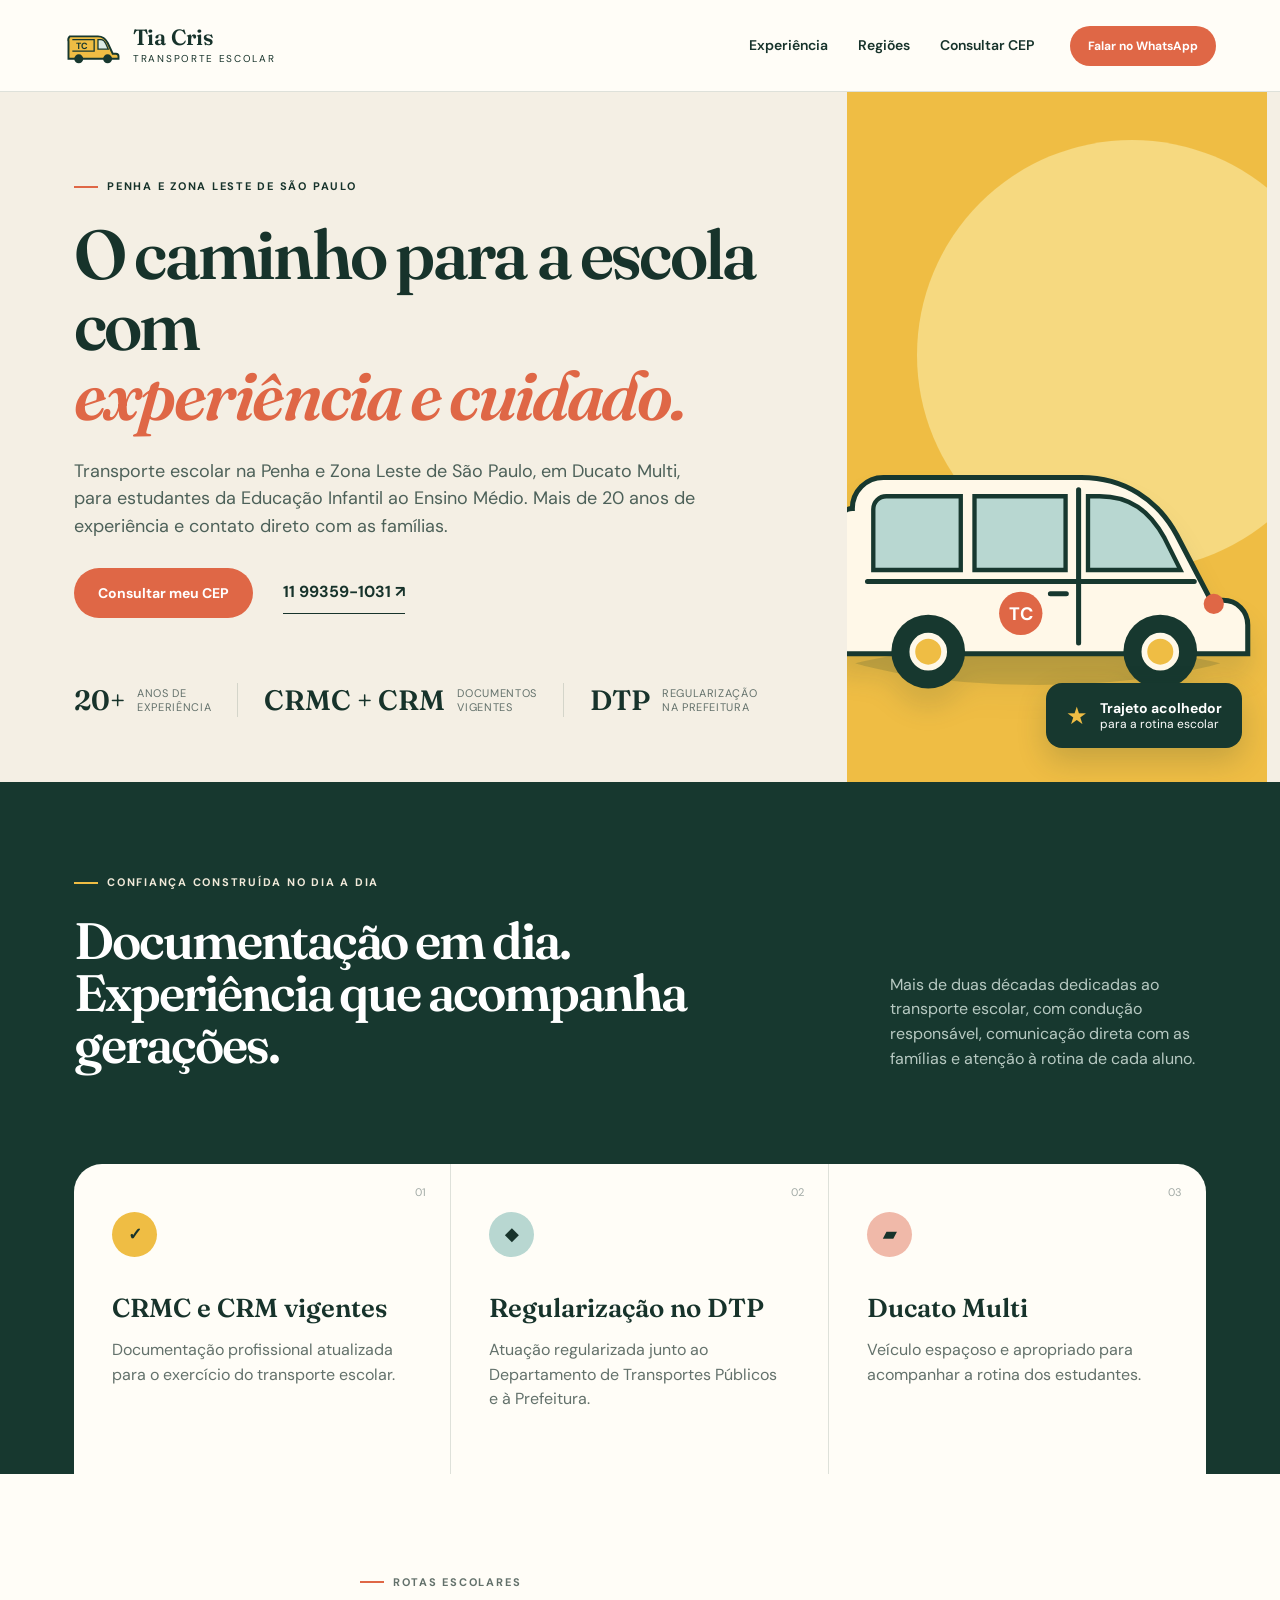
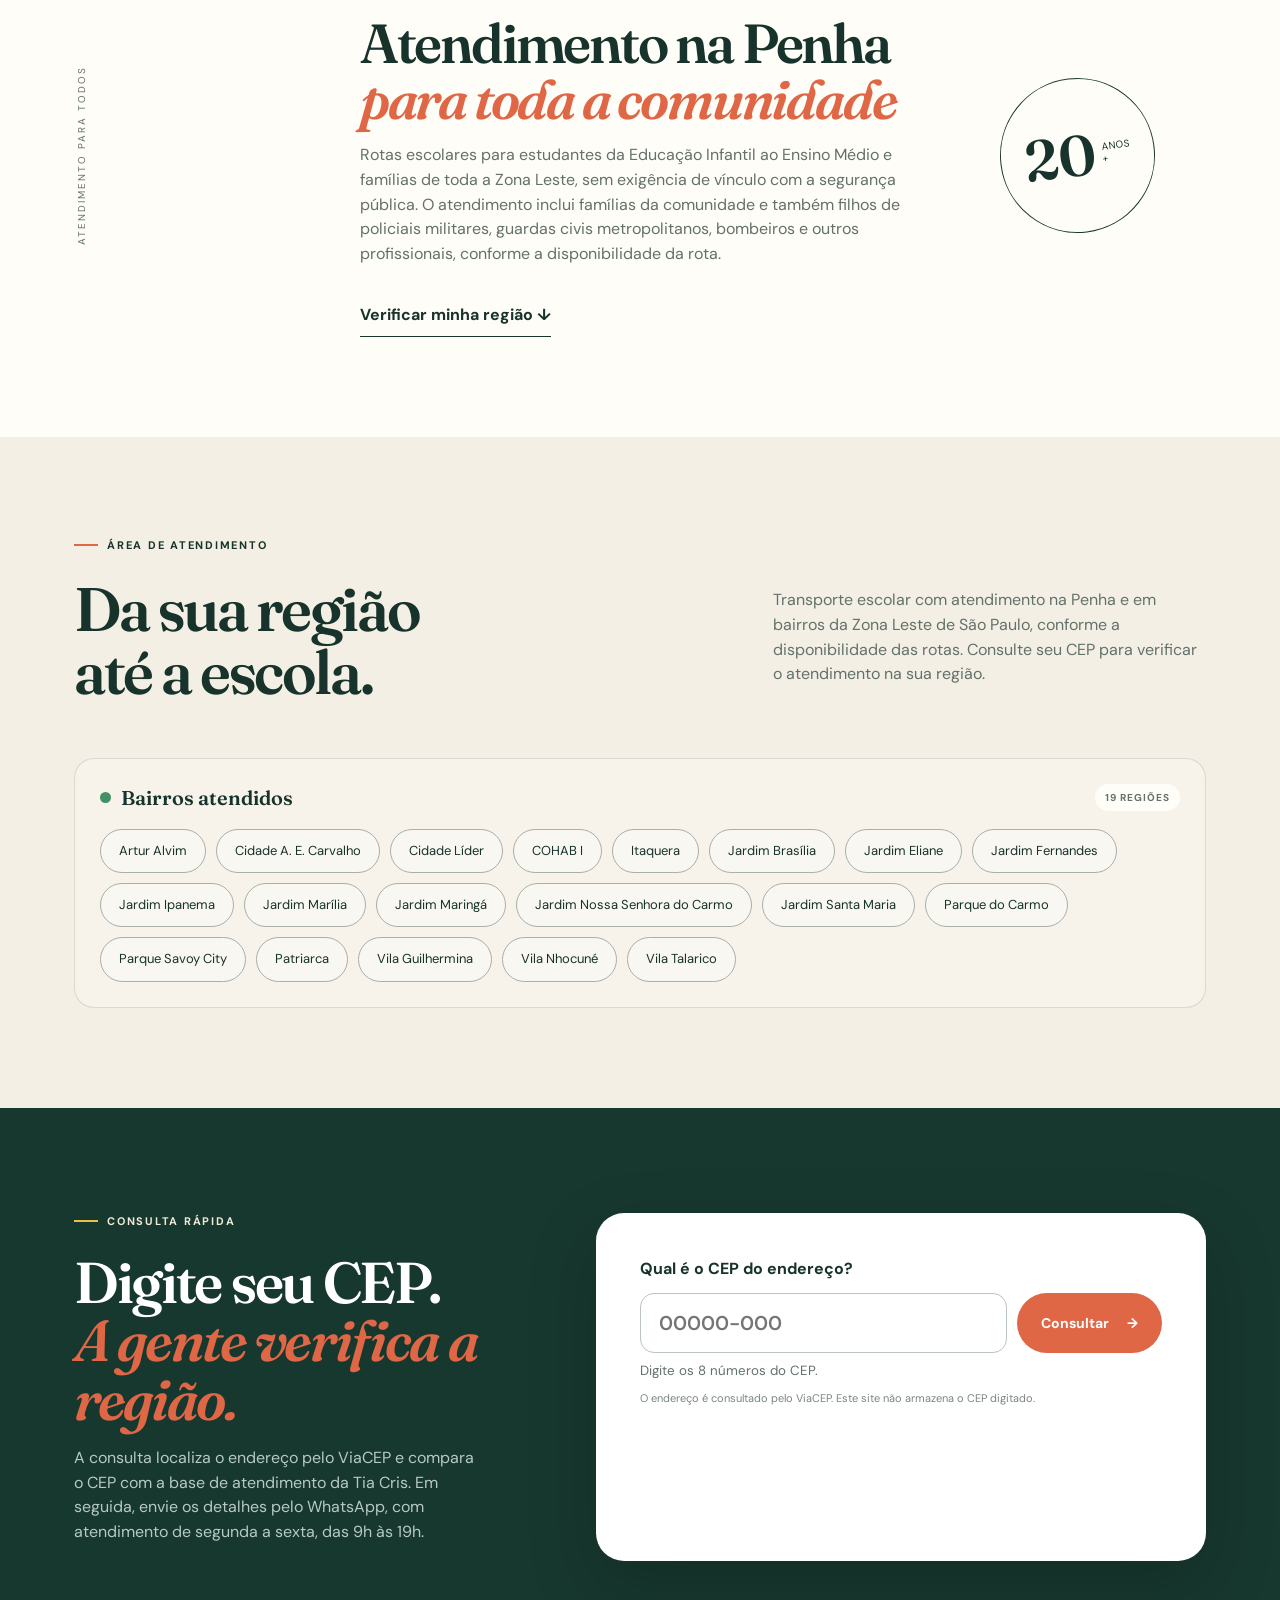
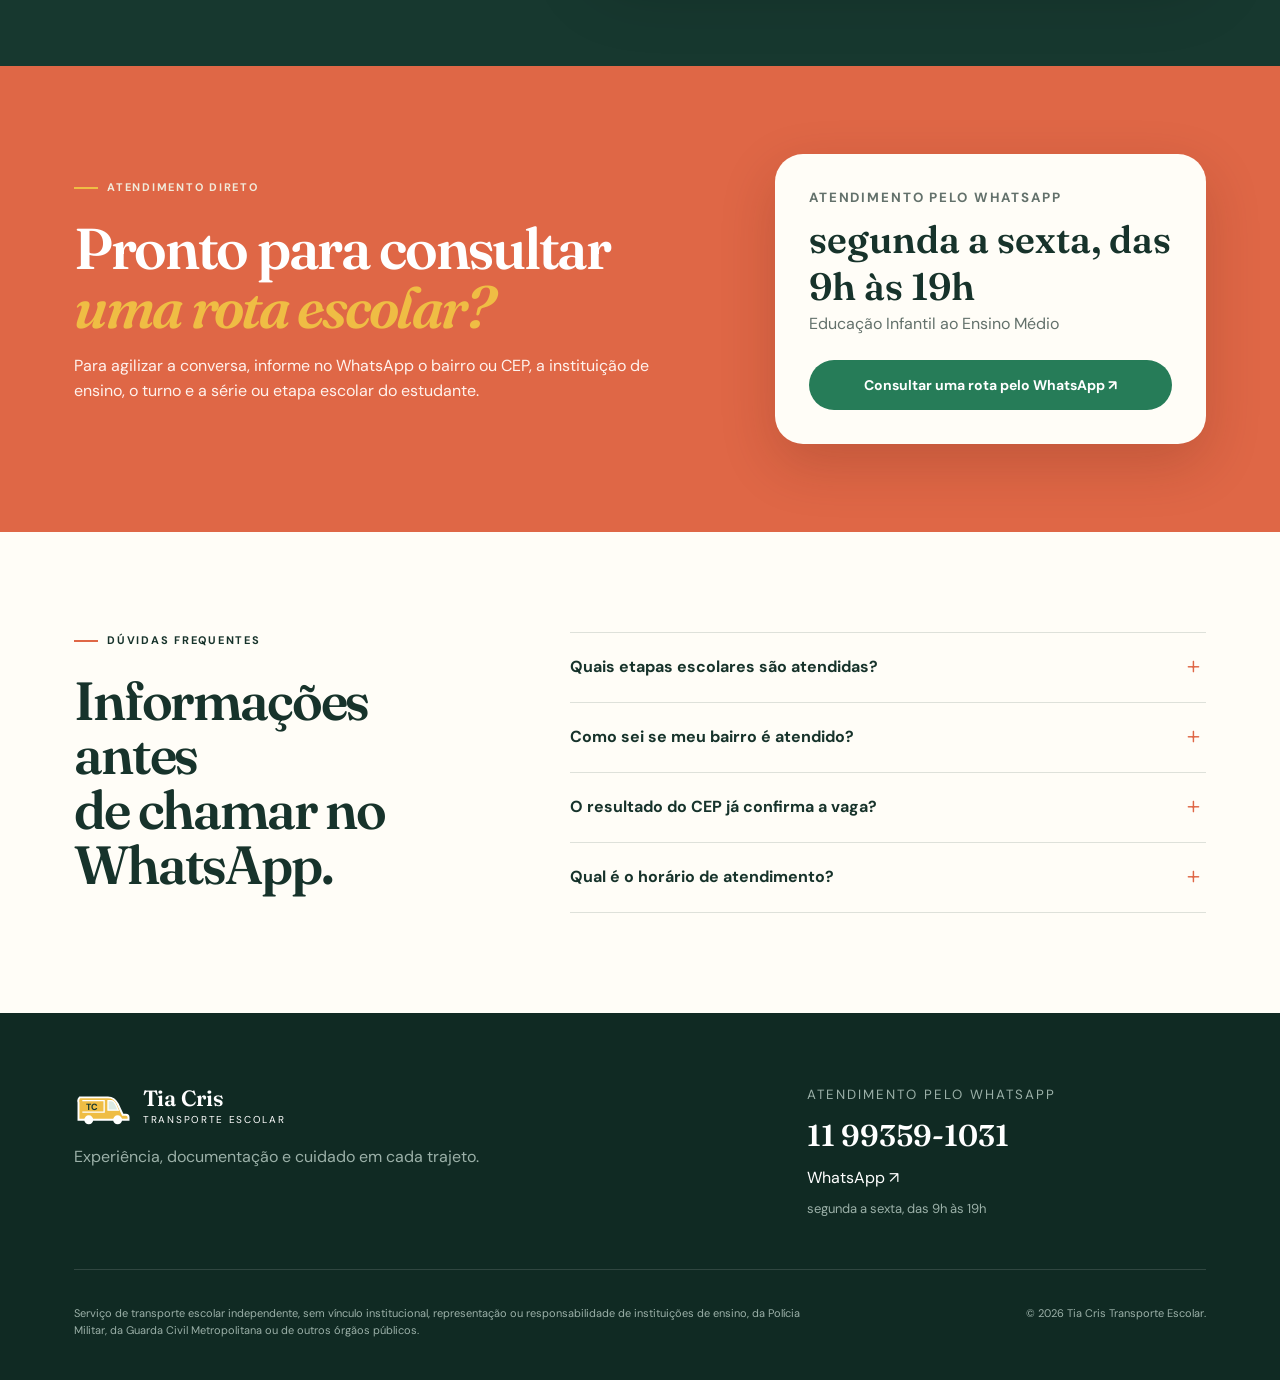
==== index.html @ f45d7df1 "Integra base completa de CEPs de atendimento" ====
<!doctype html>
<html lang="pt-BR">
<head>
  <meta charset="utf-8">
  <meta name="viewport" content="width=device-width,initial-scale=1">
  <meta name="theme-color" content="#17382f">
  <meta name="description" content="Transporte escolar na Penha e Zona Leste de São Paulo, da Educação Infantil ao Ensino Médio. Ducato Multi, mais de 20 anos e contato pelo WhatsApp.">
  <meta name="robots" content="index, follow, max-image-preview:large">
  <meta name="author" content="Tia Cris Transporte Escolar">
  <link rel="canonical" href="https://tiacristransporteescolar.com.br/">

  <meta property="og:locale" content="pt_BR">
  <meta property="og:type" content="website">
  <meta property="og:site_name" content="Tia Cris Transporte Escolar">
  <meta property="og:title" content="Tia Cris Transporte Escolar | Penha e Zona Leste">
  <meta property="og:description" content="Rotas escolares da Educação Infantil ao Ensino Médio, com mais de 20 anos de experiência e consulta de atendimento por CEP.">
  <meta property="og:url" content="https://tiacristransporteescolar.com.br/">
  <meta name="twitter:card" content="summary">
  <meta name="twitter:title" content="Tia Cris Transporte Escolar | Penha e Zona Leste">
  <meta name="twitter:description" content="Consulte pelo CEP as regiões atendidas e fale diretamente com a Tia Cris pelo WhatsApp.">

  <title>Tia Cris Transporte Escolar | Penha e Zona Leste</title>
  <link rel="icon" href="favicon.svg" type="image/svg+xml">
  <link rel="preconnect" href="https://viacep.com.br">
  <link rel="preconnect" href="https://fonts.googleapis.com">
  <link rel="preconnect" href="https://fonts.gstatic.com" crossorigin>
  <link rel="stylesheet" href="styles.css">
  <script type="application/ld+json">
  {
    "@context": "https://schema.org",
    "@graph": [
      {
        "@type": "Organization",
        "@id": "https://tiacristransporteescolar.com.br/#organizacao",
        "name": "Tia Cris Transporte Escolar",
        "url": "https://tiacristransporteescolar.com.br/",
        "logo": "https://tiacristransporteescolar.com.br/favicon.svg",
        "telephone": "+55 11 99359-1031",
        "description": "Transporte escolar na Penha e Zona Leste de São Paulo, da Educação Infantil ao Ensino Médio.",
        "contactPoint": {
          "@type": "ContactPoint",
          "telephone": "+55 11 99359-1031",
          "contactType": "atendimento pelo WhatsApp",
          "availableLanguage": "Portuguese",
          "hoursAvailable": {
            "@type": "OpeningHoursSpecification",
            "dayOfWeek": ["Monday", "Tuesday", "Wednesday", "Thursday", "Friday"],
            "opens": "09:00",
            "closes": "19:00"
          }
        }
      },
      {
        "@type": "Service",
        "@id": "https://tiacristransporteescolar.com.br/#servico",
        "name": "Transporte escolar na Penha e Zona Leste",
        "serviceType": "Transporte escolar",
        "provider": {"@id": "https://tiacristransporteescolar.com.br/#organizacao"},
        "areaServed": [
          {"@type": "AdministrativeArea", "name": "Penha, São Paulo"},
          {"@type": "AdministrativeArea", "name": "Zona Leste de São Paulo"}
        ],
        "audience": {
          "@type": "Audience",
          "audienceType": "Estudantes da Educação Infantil ao Ensino Médio e suas famílias"
        }
      }
    ]
  }
  </script>
</head>
<body>
<a class="skip" href="#conteudo">Ir para o conteúdo</a>
<header class="topbar">
  <a class="brand" href="#inicio" aria-label="Tia Cris Transporte Escolar — início">
    <svg class="logo" viewBox="0 0 92 64" role="img" aria-label="Pequena Ducato com as iniciais TC">
      <path class="body" d="M9 17h44c8 0 12 4 15 10l8 17h5a4 4 0 0 1 4 4v4H7V25a8 8 0 0 1 2-8Z"/>
      <path class="window" d="M53 22h5c3 0 5 2 7 6l4 9H53V22Z"/>
      <path class="line" d="M13 40h34V22H13"/><circle class="wheel" cx="23" cy="52" r="7"/><circle class="wheel" cx="68" cy="52" r="7"/>
      <text x="18" y="36">TC</text>
    </svg>
    <span><strong>Tia Cris</strong><small>Transporte Escolar</small></span>
  </a>
  <nav aria-label="Navegação principal"><a href="#experiencia">Experiência</a><a href="#regioes">Regiões</a><a href="#cep">Consultar CEP</a></nav>
  <a class="button small" href="https://wa.me/5511993591031?text=Ol%C3%A1%2C%20Tia%20Cris!%20Encontrei%20o%20site%20e%20gostaria%20de%20saber%20sobre%20o%20transporte%20escolar.%20Pode%20me%20orientar%20sobre%20as%20rotas%20e%20a%20disponibilidade%3F" target="_blank" rel="noopener">Falar no WhatsApp</a>
</header>

<main id="conteudo">
<section class="hero" id="inicio">
  <div class="hero-copy">
    <p class="eyebrow"><i></i> Penha e Zona Leste de São Paulo</p>
    <h1>O caminho para a escola com <em>experiência e cuidado.</em></h1>
    <p class="lead">Transporte escolar na Penha e Zona Leste de São Paulo, em Ducato Multi, para estudantes da Educação Infantil ao Ensino Médio. Mais de 20 anos de experiência e contato direto com as famílias.</p>
    <div class="actions"><a class="button" href="#cep">Consultar meu CEP</a><a class="text-link" href="https://wa.me/5511993591031?text=Ol%C3%A1%2C%20Tia%20Cris!%20Encontrei%20o%20site%20e%20gostaria%20de%20saber%20sobre%20o%20transporte%20escolar.%20Pode%20me%20orientar%20sobre%20as%20rotas%20e%20a%20disponibilidade%3F" target="_blank" rel="noopener" aria-label="Conversar com a Tia Cris pelo WhatsApp">11 99359-1031 ↗</a></div>
    <ul class="trust">
      <li><strong>20+</strong><span>anos de<br>experiência</span></li>
      <li><strong>CRMC + CRM</strong><span>documentos<br>vigentes</span></li>
      <li><strong>DTP</strong><span>regularização<br>na Prefeitura</span></li>
    </ul>
  </div>
  <div class="hero-art" aria-hidden="true">
    <div class="sun"></div>
    <svg class="bigvan" viewBox="0 0 650 410">
      <path class="shadow" d="M75 342c139-33 363-33 505 0-142 40-366 40-505 0Z"/>
      <path class="vehicle" d="M71 128c0-24 19-43 43-43h274c59 0 106 31 132 80l47 90h17c19 0 34 15 34 34v40H52V147c0-10 9-19 19-19Z"/>
      <path class="glass" d="M397 111h16c42 0 69 20 90 58l22 44H397V111ZM118 111h103v102H100v-84c0-10 8-18 18-18Zm122 0h126v102H240Z"/>
      <path class="details" d="M384 102v212M92 229h452M345 246h22"/>
      <circle class="tire" cx="176" cy="326" r="51"/><circle class="hub" cx="176" cy="326" r="22"/>
      <circle class="tire" cx="497" cy="326" r="51"/><circle class="hub" cx="497" cy="326" r="22"/>
      <circle class="lamp" cx="571" cy="260" r="14"/>
      <g class="seal"><circle cx="304" cy="273" r="30"/><text x="304" y="282">TC</text></g>
    </svg>
    <div class="art-note"><span>★</span><p><strong>Trajeto acolhedor</strong>para a rotina escolar</p></div>
  </div>
</section>

<section class="statement" id="experiencia">
  <div><p class="eyebrow light"><i></i> Confiança construída no dia a dia</p><h2>Documentação em dia.<br>Experiência que acompanha gerações.</h2></div>
  <p>Mais de duas décadas dedicadas ao transporte escolar, com condução responsável, comunicação direta com as famílias e atenção à rotina de cada aluno.</p>
</section>

<section class="credentials" aria-label="Documentação e veículo">
  <article><span class="number">01</span><b class="icon">✓</b><h3>CRMC e CRM vigentes</h3><p>Documentação profissional atualizada para o exercício do transporte escolar.</p></article>
  <article><span class="number">02</span><b class="icon">◆</b><h3>Regularização no DTP</h3><p>Atuação regularizada junto ao Departamento de Transportes Públicos e à Prefeitura.</p></article>
  <article><span class="number">03</span><b class="icon">▰</b><h3>Ducato Multi</h3><p>Veículo espaçoso e apropriado para acompanhar a rotina dos estudantes.</p></article>
</section>

<section class="school">
  <div class="school-tag">Atendimento para todos</div>
  <div><p class="eyebrow"><i></i> Rotas escolares</p><h2>Atendimento na Penha<br><em>para toda a comunidade</em></h2><p>Rotas escolares para estudantes da Educação Infantil ao Ensino Médio e famílias de toda a Zona Leste, sem exigência de vínculo com a segurança pública. O atendimento inclui famílias da comunidade e também filhos de policiais militares, guardas civis metropolitanos, bombeiros e outros profissionais, conforme a disponibilidade da rota.</p><a class="text-link dark" href="#cep">Verificar minha região ↓</a></div>
  <div class="years" aria-hidden="true"><span>20</span><small>anos<br>+</small></div>
</section>

<section class="coverage" id="regioes">
  <div class="section-heading"><div><p class="eyebrow"><i></i> Área de atendimento</p><h2>Da sua região<br>até a escola.</h2></div><p>Transporte escolar com atendimento na Penha e em bairros da Zona Leste de São Paulo, conforme a disponibilidade das rotas. Consulte seu CEP para verificar o atendimento na sua região.</p></div>
  <div class="coverage-groups">
    <div class="coverage-group confirmed-list">
      <h3><i></i> Bairros atendidos <small>19 regiões</small></h3>
      <div class="neighborhoods">
        <span>Artur Alvim</span><span>Cidade A. E. Carvalho</span><span>Cidade Líder</span>
        <span>COHAB I</span><span>Itaquera</span><span>Jardim Brasília</span>
        <span>Jardim Eliane</span><span>Jardim Fernandes</span><span>Jardim Ipanema</span>
        <span>Jardim Marília</span><span>Jardim Maringá</span><span>Jardim Nossa Senhora do Carmo</span>
        <span>Jardim Santa Maria</span><span>Parque do Carmo</span>
        <span>Parque Savoy City</span><span>Patriarca</span><span>Vila Guilhermina</span>
        <span>Vila Nhocuné</span><span>Vila Talarico</span>
      </div>
    </div>
  </div>
</section>

<section class="cep-section" id="cep">
  <div class="cep-intro"><p class="eyebrow light"><i></i> Consulta rápida</p><h2>Digite seu CEP.<br><em>A gente verifica a região.</em></h2><p>A consulta localiza o endereço pelo ViaCEP e compara o CEP com a base de atendimento da Tia Cris. Em seguida, envie os detalhes pelo WhatsApp, com atendimento de segunda a sexta, das 9h às 19h.</p></div>
  <div class="cep-card">
    <form id="cep-form" novalidate>
      <label for="cep-input">Qual é o CEP do endereço?</label>
      <div class="input-row"><input id="cep-input" inputmode="numeric" autocomplete="postal-code" maxlength="9" placeholder="00000-000" aria-describedby="cep-help" required><button class="button search" type="submit"><span>Consultar</span><span>→</span></button></div>
      <small id="cep-help">Digite os 8 números do CEP.</small>
      <small class="privacy-note">O endereço é consultado pelo ViaCEP. Este site não armazena o CEP digitado.</small>
    </form>
    <div id="cep-status" class="status" aria-live="polite"></div>
    <a id="cep-fallback-whatsapp" class="fallback-whatsapp" href="https://wa.me/5511993591031?text=Ol%C3%A1%2C%20Tia%20Cris!%20Encontrei%20o%20site%20e%20gostaria%20de%20consultar%20uma%20rota.%0A%0ABairro%20ou%20CEP%3A%0AInstitui%C3%A7%C3%A3o%20de%20ensino%3A%0ATurno%3A%0AS%C3%A9rie%20ou%20etapa%20escolar%3A" target="_blank" rel="noopener" hidden>Consultar diretamente pelo WhatsApp ↗</a>
    <div id="cep-result" class="result" hidden>
      <div class="result-title"><span id="result-icon" class="result-icon">✓</span><div><small id="result-label">Bairro localizado</small><h3 id="result-neighborhood"></h3></div></div>
      <p id="result-address"></p><p id="result-message" class="result-message"></p>
      <a id="result-whatsapp" class="button whatsapp" href="#" target="_blank" rel="noopener">Confirmar pelo WhatsApp ↗</a>
    </div>
  </div>
</section>

<section class="contact-cta" aria-labelledby="contato-titulo">
  <div>
    <p class="eyebrow light"><i></i> Atendimento direto</p>
    <h2 id="contato-titulo">Pronto para consultar<br><em>uma rota escolar?</em></h2>
    <p>Para agilizar a conversa, informe no WhatsApp o bairro ou CEP, a instituição de ensino, o turno e a série ou etapa escolar do estudante.</p>
  </div>
  <div class="contact-box">
    <small>Atendimento pelo WhatsApp</small>
    <strong>segunda a sexta, das 9h às 19h</strong>
    <span>Educação Infantil ao Ensino Médio</span>
    <a class="button whatsapp" href="https://wa.me/5511993591031?text=Ol%C3%A1%2C%20Tia%20Cris!%20Encontrei%20o%20site%20e%20gostaria%20de%20consultar%20uma%20rota.%0A%0ABairro%20ou%20CEP%3A%0AInstitui%C3%A7%C3%A3o%20de%20ensino%3A%0ATurno%3A%0AS%C3%A9rie%20ou%20etapa%20escolar%3A" target="_blank" rel="noopener">Consultar uma rota pelo WhatsApp ↗</a>
  </div>
</section>

<section class="faq" id="duvidas" aria-labelledby="duvidas-titulo">
  <div class="faq-heading">
    <p class="eyebrow"><i></i> Dúvidas frequentes</p>
    <h2 id="duvidas-titulo">Informações antes<br>de chamar no WhatsApp.</h2>
  </div>
  <div class="faq-list">
    <details>
      <summary>Quais etapas escolares são atendidas?</summary>
      <p>O transporte atende estudantes da Educação Infantil ao Ensino Médio, conforme a rota e a disponibilidade.</p>
    </details>
    <details>
      <summary>Como sei se meu bairro é atendido?</summary>
      <p>Digite o CEP no campo de consulta. O site identifica o bairro pelo ViaCEP e informa se a região é atendida, está sob consulta ou não faz parte das rotas atuais.</p>
    </details>
    <details>
      <summary>O resultado do CEP já confirma a vaga?</summary>
      <p>O CEP confirma a classificação da região. A disponibilidade final depende do endereço, da instituição de ensino, do turno e da rota, sendo confirmada diretamente com a Tia Cris.</p>
    </details>
    <details>
      <summary>Qual é o horário de atendimento?</summary>
      <p>O contato pelo WhatsApp é realizado de segunda a sexta, das 9h às 19h.</p>
    </details>
  </div>
</section>
</main>

<footer>
  <div><a class="brand footer-brand" href="#inicio"><svg class="logo" viewBox="0 0 92 64" aria-hidden="true"><path class="body" d="M9 17h44c8 0 12 4 15 10l8 17h5a4 4 0 0 1 4 4v4H7V25a8 8 0 0 1 2-8Z"/><path class="window" d="M53 22h5c3 0 5 2 7 6l4 9H53V22Z"/><path class="line" d="M13 40h34V22H13"/><circle class="wheel" cx="23" cy="52" r="7"/><circle class="wheel" cx="68" cy="52" r="7"/><text x="18" y="36">TC</text></svg><span><strong>Tia Cris</strong><small>Transporte Escolar</small></span></a><p>Experiência, documentação e cuidado em cada trajeto.</p></div>
  <div class="footer-contact"><small>Atendimento pelo WhatsApp</small><a href="https://wa.me/5511993591031?text=Ol%C3%A1%2C%20Tia%20Cris!%20Encontrei%20o%20site%20e%20gostaria%20de%20saber%20sobre%20o%20transporte%20escolar.%20Pode%20me%20orientar%20sobre%20as%20rotas%20e%20a%20disponibilidade%3F" target="_blank" rel="noopener" aria-label="Conversar com a Tia Cris pelo WhatsApp">11 99359-1031</a><a href="https://wa.me/5511993591031?text=Ol%C3%A1%2C%20Tia%20Cris!%20Encontrei%20o%20site%20e%20gostaria%20de%20consultar%20uma%20rota.%0A%0ABairro%20ou%20CEP%3A%0AInstitui%C3%A7%C3%A3o%20de%20ensino%3A%0ATurno%3A%0AS%C3%A9rie%20ou%20etapa%20escolar%3A" target="_blank" rel="noopener">WhatsApp ↗</a><span class="footer-hours">segunda a sexta, das 9h às 19h</span></div>
  <div class="disclaimer"><p>Serviço de transporte escolar independente, sem vínculo institucional, representação ou responsabilidade de instituições de ensino, da Polícia Militar, da Guarda Civil Metropolitana ou de outros órgãos públicos.</p><p>© <span id="year"></span> Tia Cris Transporte Escolar.</p></div>
</footer>
<a class="floating" href="https://wa.me/5511993591031?text=Ol%C3%A1%2C%20Tia%20Cris!%20Encontrei%20o%20site%20e%20gostaria%20de%20consultar%20uma%20rota.%0A%0ABairro%20ou%20CEP%3A%0AInstitui%C3%A7%C3%A3o%20de%20ensino%3A%0ATurno%3A%0AS%C3%A9rie%20ou%20etapa%20escolar%3A" target="_blank" rel="noopener" aria-label="Conversar com a Tia Cris pelo WhatsApp">WhatsApp <span>↗</span></a>
<noscript><p class="noscript">A consulta automática de CEP precisa do JavaScript. Você ainda pode falar diretamente com a Tia Cris pelo WhatsApp: <a href="https://wa.me/5511993591031?text=Ol%C3%A1%2C%20Tia%20Cris!%20Encontrei%20o%20site%20e%20gostaria%20de%20consultar%20uma%20rota.%0A%0ABairro%20ou%20CEP%3A%0AInstitui%C3%A7%C3%A3o%20de%20ensino%3A%0ATurno%3A%0AS%C3%A9rie%20ou%20etapa%20escolar%3A">11 99359-1031</a>.</p></noscript>
<script src="script.js"></script>
</body>
</html>
---- styles.css ----
@import url('https://fonts.googleapis.com/css2?family=DM+Sans:wght@400;500;600;700&family=Fraunces:opsz,wght@9..144,600&display=swap');
:root{--green:#17382f;--green2:#245345;--cream:#f4efe4;--paper:#fffdf7;--yellow:#efbd44;--orange:#df6746;--ink:#17332b;--muted:#63716b;--line:rgba(23,56,47,.14);--radius:28px}
*{box-sizing:border-box}html{scroll-behavior:smooth}body{margin:0;background:var(--paper);color:var(--ink);font:16px/1.55 "DM Sans",sans-serif}a{color:inherit;text-decoration:none}.skip{position:fixed;top:-80px;left:20px;background:#fff;padding:12px;z-index:20}.skip:focus{top:12px}em{font-family:"Fraunces",serif;font-style:italic;font-weight:600;color:var(--orange)}.topbar{height:92px;display:flex;align-items:center;gap:36px;padding:12px clamp(22px,5vw,74px);border-bottom:1px solid var(--line);position:relative;z-index:5;background:rgba(255,253,247,.96)}.brand{display:flex;align-items:center;gap:10px;margin-right:auto}.brand span{display:flex;flex-direction:column;line-height:1.05}.brand strong{font:600 22px/1 "Fraunces",serif}.brand small{font-size:10px;text-transform:uppercase;letter-spacing:.17em;margin-top:6px}.logo{width:59px;height:44px}.logo .body{fill:var(--yellow);stroke:var(--green);stroke-width:3}.logo .window{fill:#dceae3;stroke:var(--green);stroke-width:2}.logo .line{fill:none;stroke:var(--green);stroke-width:2}.logo .wheel{fill:var(--green)}.logo text{font:bold 14px "DM Sans";fill:var(--green)}nav{display:flex;gap:30px;font-size:14px;font-weight:600}nav a:hover{color:var(--orange)}.button{display:inline-flex;align-items:center;justify-content:center;gap:18px;background:var(--orange);color:white;border:0;border-radius:999px;padding:16px 24px;font:700 14px "DM Sans";cursor:pointer;transition:.2s transform,.2s background}.button:hover{background:#c95032;transform:translateY(-2px)}.button.small{padding:12px 18px;font-size:12px}.hero{min-height:690px;display:grid;grid-template-columns:1.03fr .97fr;background:var(--cream);overflow:hidden}.hero-copy{padding:86px 5vw 48px max(5vw,74px);position:relative;z-index:2}.eyebrow{display:flex;align-items:center;gap:9px;text-transform:uppercase;letter-spacing:.16em;font-size:11px;font-weight:700;margin:0 0 24px}.eyebrow i{display:block;width:24px;height:2px;background:var(--orange)}.eyebrow.light{color:#f1eada}.eyebrow.light i{background:var(--yellow)}h1,h2{font-family:"Fraunces",serif;font-weight:600;letter-spacing:-.04em;line-height:1.02;margin:0}h1{font-size:clamp(48px,5.4vw,78px);max-width:760px}h1 em{display:block}.lead{font-size:18px;max-width:625px;color:#4d6159;margin:27px 0}.actions{display:flex;align-items:center;gap:30px}.text-link{font-weight:700;border-bottom:1px solid currentColor;padding:8px 0}.trust{display:flex;gap:0;list-style:none;padding:0;margin:65px 0 0}.trust li{display:flex;align-items:center;gap:12px;padding:0 26px;border-left:1px solid var(--line)}.trust li:first-child{padding-left:0;border:0}.trust strong{font:600 28px "Fraunces",serif;white-space:nowrap}.trust span{color:var(--muted);font-size:11px;line-height:1.3;text-transform:uppercase;letter-spacing:.06em}.hero-art{position:relative;min-height:100%;background:var(--yellow);overflow:hidden}.sun{position:absolute;width:430px;height:430px;border-radius:50%;background:#f6d980;top:48px;right:-80px}.bigvan{position:absolute;width:112%;left:-11%;bottom:70px;filter:drop-shadow(0 20px 12px rgba(23,56,47,.12))}.shadow{fill:rgba(23,56,47,.16)}.vehicle{fill:#fff8e8;stroke:var(--green);stroke-width:7}.glass{fill:#b8d7d1;stroke:var(--green);stroke-width:6}.details{fill:none;stroke:var(--green);stroke-width:7;stroke-linecap:round}.tire{fill:var(--green)}.hub{fill:var(--yellow);stroke:#fff8e8;stroke-width:8}.lamp{fill:var(--orange)}.seal circle{fill:var(--orange)}.seal text{fill:white;font:bold 25px "DM Sans";text-anchor:middle}.art-note{position:absolute;right:6%;bottom:34px;background:var(--green);color:white;padding:14px 20px;border-radius:16px;display:flex;align-items:center;gap:12px;box-shadow:0 12px 30px #17382f33}.art-note span{color:var(--yellow);font-size:24px}.art-note p{margin:0;font-size:12px;line-height:1.3}.art-note strong{display:block;font-size:14px}.statement{background:var(--green);color:white;padding:92px max(5vw,74px);display:grid;grid-template-columns:1.4fr .6fr;gap:80px;align-items:end}.statement h2{font-size:clamp(38px,4vw,60px)}.statement>p{color:#b7c9c2;margin:0;max-width:450px}.credentials{display:grid;grid-template-columns:repeat(3,1fr);padding:0 max(5vw,74px);background:var(--green)}.credentials article{position:relative;background:var(--paper);padding:48px 38px 52px;border-right:1px solid var(--line);min-height:310px}.credentials article:first-child{border-radius:var(--radius) 0 0 0}.credentials article:last-child{border:0;border-radius:0 var(--radius) 0 0}.number{position:absolute;right:24px;top:20px;color:#a2aaa6;font-size:11px}.icon{display:grid;place-items:center;width:45px;height:45px;border-radius:50%;background:var(--yellow);font-size:17px}.credentials article:nth-child(2) .icon{background:#b8d7d1}.credentials article:nth-child(3) .icon{background:#f0b9a9}.credentials h3{font:600 26px "Fraunces",serif;margin:35px 0 14px}.credentials p{color:var(--muted);margin:0}.school{padding:100px max(5vw,74px);background:var(--paper);display:grid;grid-template-columns:.4fr 1fr .35fr;gap:50px;align-items:center}.school-tag{writing-mode:vertical-rl;transform:rotate(180deg);text-transform:uppercase;letter-spacing:.2em;font-size:10px;color:var(--muted)}.school h2{font-size:clamp(40px,4.3vw,66px)}.school p{color:var(--muted);max-width:650px}.text-link.dark{display:inline-block;margin-top:12px}.years{width:155px;height:155px;border:1px solid var(--green);border-radius:50%;display:flex;align-items:center;justify-content:center;gap:7px;transform:rotate(-7deg)}.years span{font:600 57px "Fraunces",serif}.years small{text-transform:uppercase;font-size:10px;line-height:1.2}.coverage{background:var(--cream);padding:100px max(5vw,74px)}.section-heading{display:grid;grid-template-columns:1fr .7fr;gap:80px;align-items:end}.section-heading h2{font-size:clamp(43px,4.8vw,68px)}.section-heading>p{color:var(--muted);max-width:560px}.neighborhoods{display:flex;flex-wrap:wrap;gap:10px;margin-top:55px}.neighborhoods span{border:1px solid #a9afa9;border-radius:999px;padding:11px 18px;font-size:13px;background:rgba(255,255,255,.28)}.cep-section{background:var(--green);padding:105px max(5vw,74px);display:grid;grid-template-columns:.8fr 1.2fr;gap:9vw;color:white}.cep-intro h2{font-size:clamp(42px,4.5vw,66px)}.cep-intro p:last-child{color:#b7c9c2;max-width:490px}.cep-card{background:white;color:var(--ink);border-radius:var(--radius);padding:44px;box-shadow:0 25px 70px rgba(0,0,0,.18)}label{display:block;font-weight:700;margin-bottom:12px}.input-row{display:flex;gap:10px}input{min-width:0;flex:1;border:1px solid #bbc4bf;border-radius:14px;padding:16px 18px;font:600 20px "DM Sans";color:var(--ink);outline:0}input:focus{border-color:var(--orange);box-shadow:0 0 0 3px rgba(223,103,70,.15)}form>small{display:block;color:var(--muted);margin-top:8px}.status{min-height:24px;color:var(--orange);font-weight:600;margin-top:12px}.result{border-top:1px solid var(--line);padding-top:24px;margin-top:12px}.result-title{display:flex;align-items:center;gap:14px}.result-title small{text-transform:uppercase;letter-spacing:.13em;color:var(--muted);font-size:9px}.result-title h3{font:600 28px "Fraunces",serif;margin:2px 0}.result-icon{display:grid;place-items:center;width:45px;height:45px;border-radius:50%;background:#cfe7d6;color:var(--green);font-weight:800}.result>p{color:var(--muted)}.result-message{font-weight:600!important;color:var(--ink)!important}.whatsapp{width:100%;background:#267c58}footer{background:#102a23;color:white;padding:72px max(5vw,74px) 30px;display:grid;grid-template-columns:1.2fr .7fr;gap:50px}.footer-brand{color:white;width:max-content}.footer-brand .body{stroke:white}.footer-brand .window{stroke:white}.footer-brand .line{stroke:white}.footer-brand .wheel{fill:white}.footer-brand text{fill:var(--green)}footer>div>p{color:#9bb0a8}.footer-contact{display:flex;flex-direction:column;align-items:flex-start}.footer-contact small{text-transform:uppercase;letter-spacing:.15em;color:#9bb0a8}.footer-contact a:first-of-type{font:600 30px "Fraunces",serif;margin:12px 0}.disclaimer{grid-column:1/-1;border-top:1px solid #ffffff22;padding-top:24px;display:flex;justify-content:space-between;gap:30px;font-size:11px}.disclaimer p:first-child{max-width:750px}.floating{display:none;position:fixed;right:16px;bottom:16px;z-index:10;background:#267c58;color:#fff;padding:14px 18px;border-radius:999px;font-weight:700;box-shadow:0 8px 30px #0004}
@media(max-width:950px){.topbar nav{display:none}.hero{grid-template-columns:1fr}.hero-copy{padding:65px 6vw 45px}.hero-art{min-height:470px}.bigvan{width:90%;left:4%;bottom:30px}.statement,.cep-section{grid-template-columns:1fr}.statement{gap:30px}.credentials{grid-template-columns:1fr}.credentials article,.credentials article:first-child,.credentials article:last-child{border-radius:0;border-right:0;border-bottom:1px solid var(--line)}.school{grid-template-columns:1fr auto}.school-tag{display:none}.years{grid-column:2;grid-row:1}.school>div:nth-child(2){grid-column:1;grid-row:1}.section-heading{grid-template-columns:1fr;gap:24px}}
@media(max-width:620px){.topbar{height:78px;padding:10px 18px}.topbar .button{display:none}.brand strong{font-size:19px}.logo{width:52px}.hero-copy{padding:48px 20px 40px}h1{font-size:48px}.lead{font-size:16px}.actions{align-items:flex-start;flex-direction:column;gap:12px}.trust{margin-top:48px;display:grid;grid-template-columns:1fr 1fr;gap:22px}.trust li{padding:0;border:0}.trust li:last-child{grid-column:1/-1}.hero-art{min-height:355px}.bigvan{width:108%;left:-9%;bottom:18px}.sun{width:300px;height:300px}.art-note{right:16px;bottom:18px}.statement,.coverage,.cep-section{padding:72px 20px}.credentials{padding:0}.credentials article{padding:40px 28px;min-height:auto}.school{padding:72px 20px;display:block}.years{width:115px;height:115px;margin-top:40px}.years span{font-size:45px}.section-heading h2,.school h2,.cep-intro h2,.statement h2{font-size:42px}.cep-section{gap:45px}.cep-card{padding:25px 20px}.input-row{flex-direction:column}.search{width:100%}footer{padding:60px 20px 90px;grid-template-columns:1fr}.disclaimer{display:block}.floating{display:block}}
@media(prefers-reduced-motion:reduce){html{scroll-behavior:auto}*{transition:none!important}}
.coverage-groups{display:grid;gap:32px;margin-top:55px}.coverage-group{border:1px solid var(--line);border-radius:20px;padding:25px;background:rgba(255,255,255,.25)}.coverage-group h3{display:flex;align-items:center;gap:10px;margin:0 0 18px;font:600 20px "Fraunces",serif}.coverage-group h3 i{width:11px;height:11px;border-radius:50%;background:#409166}.coverage-group .neighborhoods{margin-top:0}.possible-list h3 i{background:var(--yellow)}.possible-list .neighborhoods span{border-color:#d4a72f;background:#fff8dc}.result.confirmed .result-icon{background:#cfe7d6;color:#17623f}.result.possible .result-icon{background:#ffedaf;color:#8b6500}.result.denied .result-icon{background:#f7d2ca;color:#a83b28}.result.denied .result-message{color:#812f23!important}.result.denied{border-color:#e6b5aa}.result [hidden]{display:none!important}

.coverage-group h3 small{margin-left:auto;font:700 10px "DM Sans",sans-serif;text-transform:uppercase;letter-spacing:.1em;color:var(--muted);background:var(--paper);border-radius:999px;padding:7px 10px}


/* Conversão, conteúdo local e acessibilidade */
:focus-visible{outline:3px solid var(--yellow);outline-offset:4px}
button:disabled{opacity:.65;cursor:wait;transform:none}
.fallback-whatsapp{display:inline-block;margin-top:4px;color:#17623f;font-weight:700;border-bottom:1px solid currentColor}
.fallback-whatsapp[hidden]{display:none}
.contact-cta{background:var(--orange);color:white;padding:88px max(5vw,74px);display:grid;grid-template-columns:1fr .72fr;gap:8vw;align-items:center}
.contact-cta h2{font-size:clamp(40px,4.5vw,64px)}
.contact-cta h2 em{color:var(--yellow)}
.contact-cta>div>p:last-child{max-width:620px;color:#fff2ed}
.contact-box{background:var(--paper);color:var(--ink);border-radius:var(--radius);padding:34px;display:flex;flex-direction:column;align-items:flex-start;box-shadow:0 20px 55px rgba(77,27,14,.2)}
.contact-box small{text-transform:uppercase;letter-spacing:.14em;color:var(--muted);font-weight:700}
.contact-box strong{font:600 38px "Fraunces",serif;margin:7px 0 2px}
.contact-box span{color:var(--muted);margin-bottom:24px}
.contact-box .button{width:100%}
.faq{padding:100px max(5vw,74px);display:grid;grid-template-columns:.75fr 1.25fr;gap:9vw;background:var(--paper)}
.faq-heading h2{font-size:clamp(40px,4.2vw,62px)}
.faq-list{border-top:1px solid var(--line)}
.faq details{border-bottom:1px solid var(--line);padding:22px 0}
.faq summary{cursor:pointer;font-weight:700;list-style:none;padding-right:38px;position:relative}
.faq summary::-webkit-details-marker{display:none}
.faq summary::after{content:"+";position:absolute;right:5px;top:-5px;font:600 27px "Fraunces",serif;color:var(--orange)}
.faq details[open] summary::after{content:"−"}
.faq details p{color:var(--muted);margin:14px 38px 0 0}
.footer-hours{color:#9bb0a8;font-size:13px;margin-top:8px}
.noscript{margin:0;padding:16px 20px;text-align:center;background:#fff2cc;color:var(--ink)}
.noscript a{font-weight:700;text-decoration:underline}
@media(max-width:950px){.contact-cta,.faq{grid-template-columns:1fr;gap:42px}}
@media(max-width:620px){.contact-cta,.faq{padding:72px 20px}.contact-box{padding:26px 22px}.contact-box strong{font-size:32px}.faq-heading h2,.contact-cta h2{font-size:42px}}

.privacy-note{font-size:11px;color:#7a8580}
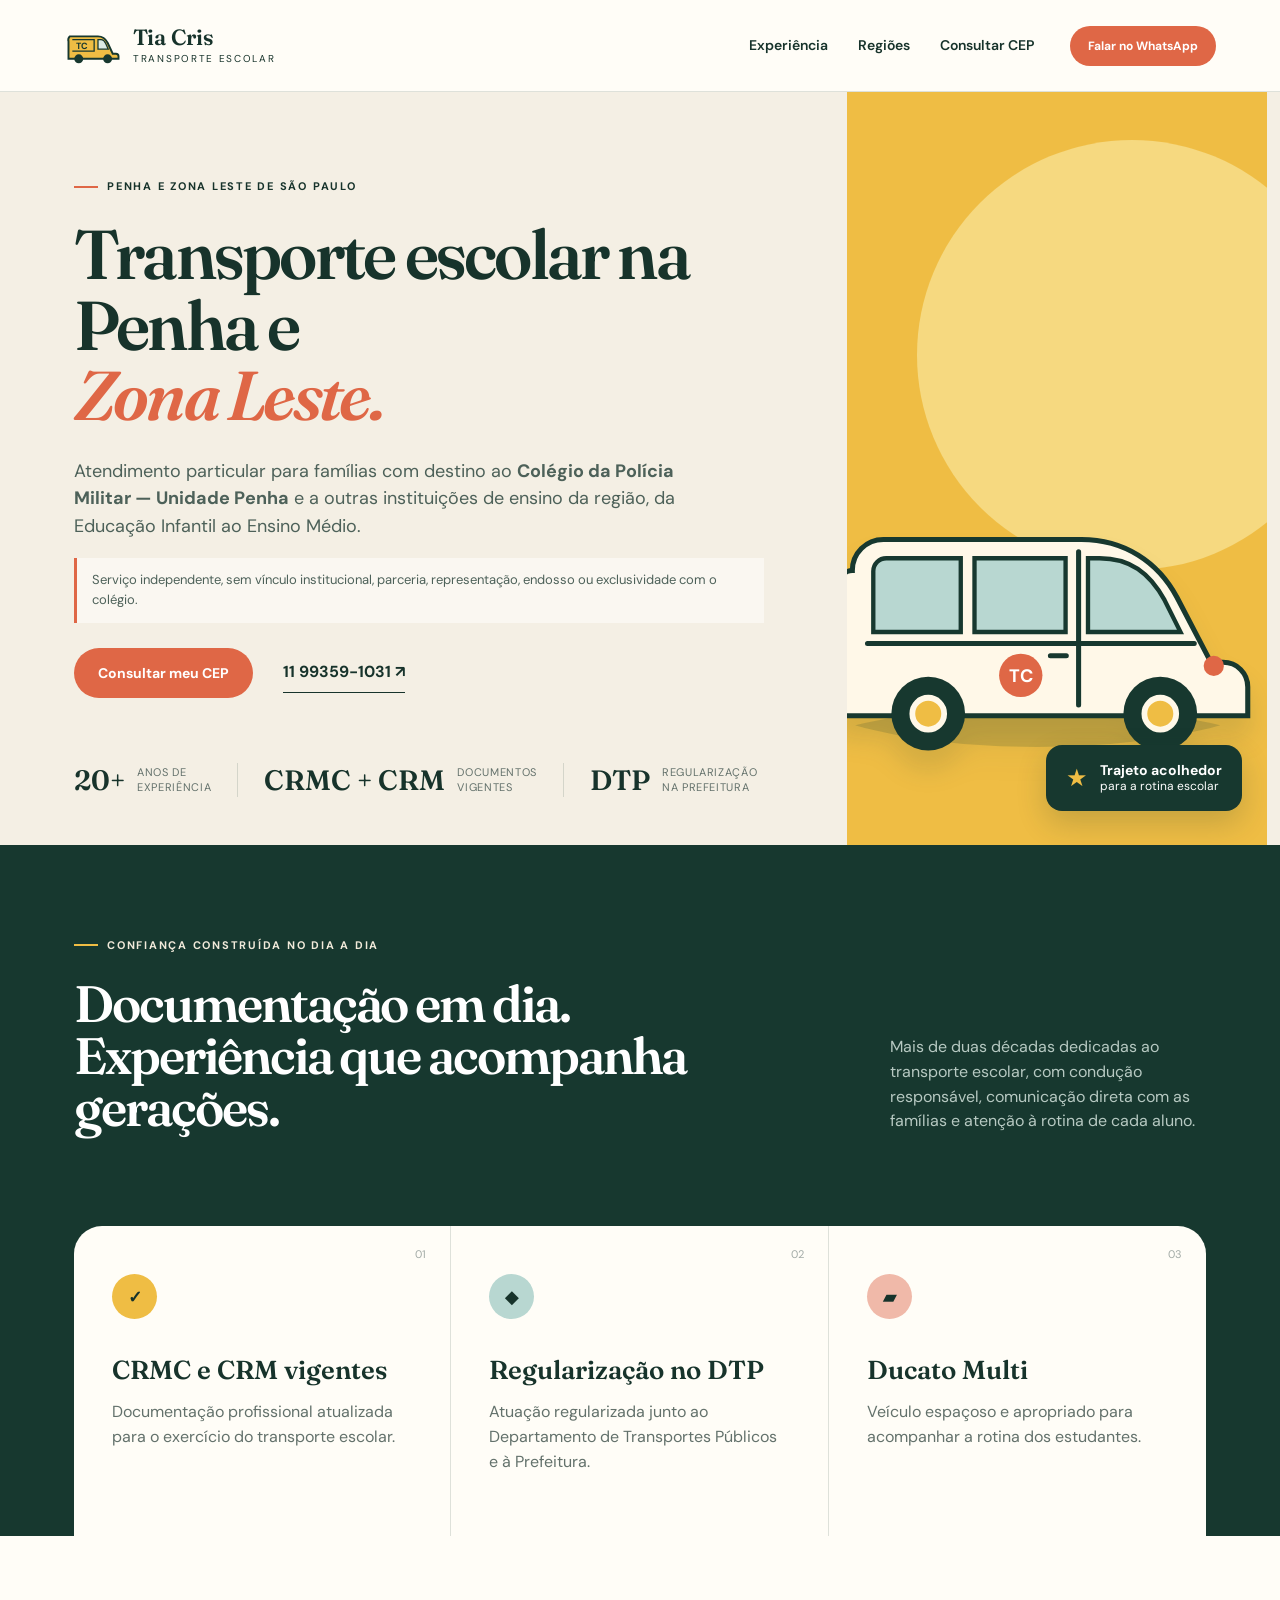
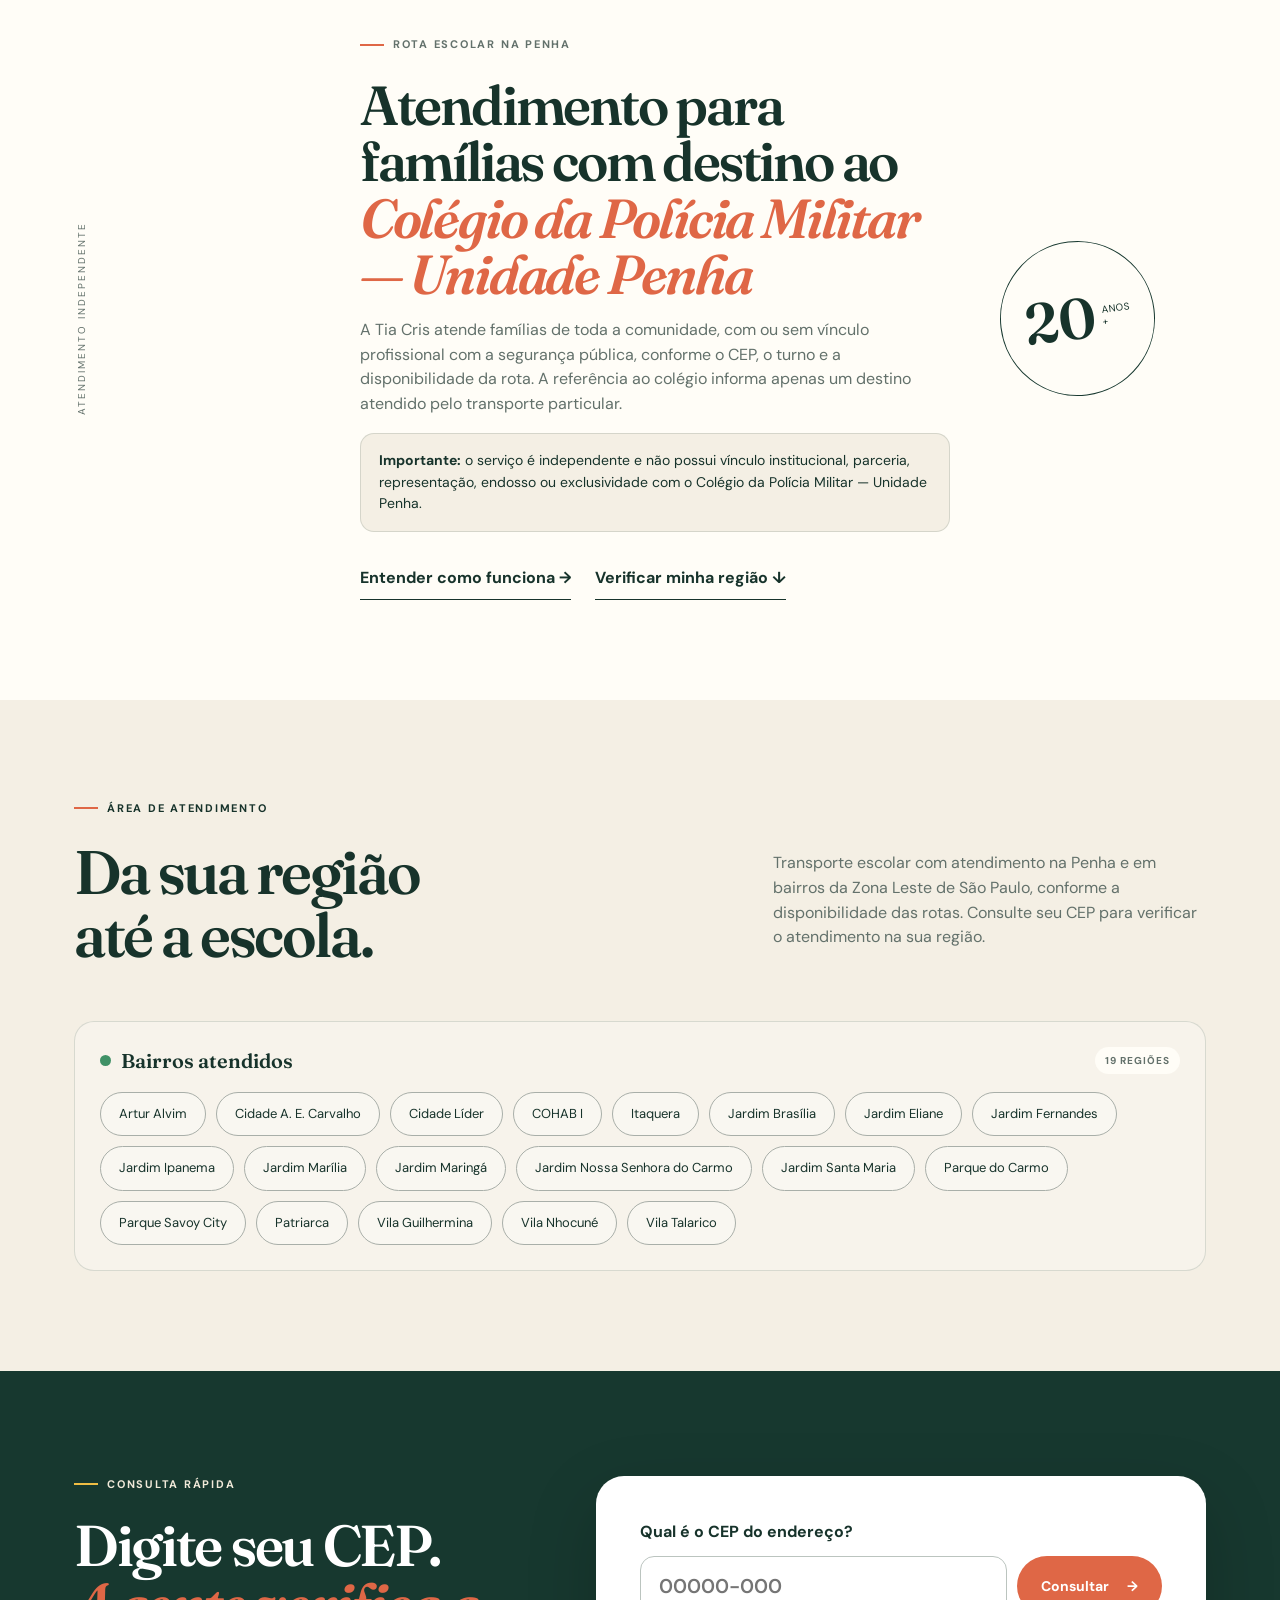
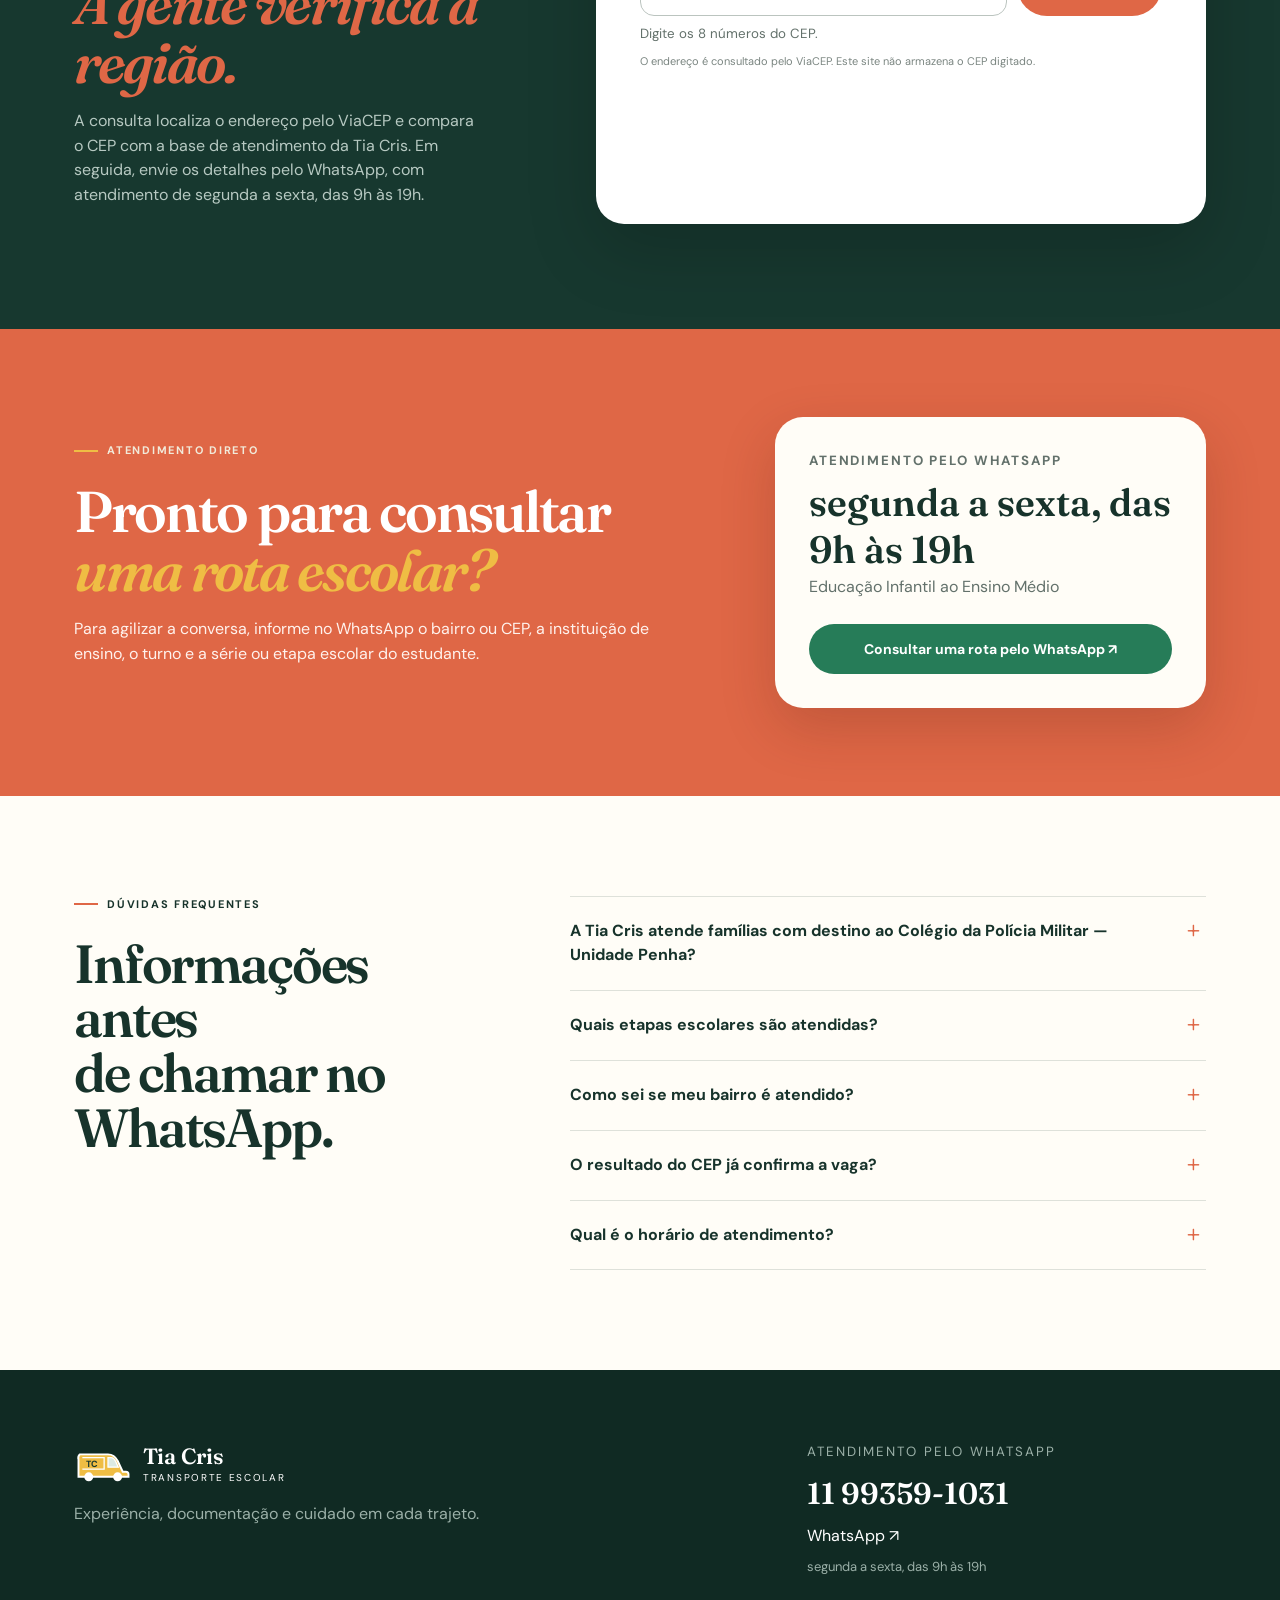
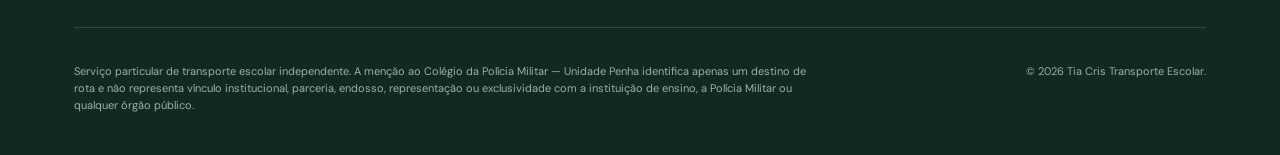
==== commit f3099d95: "Aprimora SEO local e conteúdo para buscas por IA" ====
--- a/index.html
+++ b/index.html
@@ -4,7 +4,7 @@
   <meta charset="utf-8">
   <meta name="viewport" content="width=device-width,initial-scale=1">
   <meta name="theme-color" content="#17382f">
-  <meta name="description" content="Transporte escolar na Penha e Zona Leste de São Paulo, da Educação Infantil ao Ensino Médio. Ducato Multi, mais de 20 anos e contato pelo WhatsApp.">
+  <meta name="description" content="Transporte escolar na Penha e Zona Leste, com consulta por CEP e atendimento independente a famílias com destino ao Colégio da Polícia Militar — Unidade Penha.">
   <meta name="robots" content="index, follow, max-image-preview:large">
   <meta name="author" content="Tia Cris Transporte Escolar">
   <link rel="canonical" href="https://tiacristransporteescolar.com.br/">
@@ -12,14 +12,22 @@
   <meta property="og:locale" content="pt_BR">
   <meta property="og:type" content="website">
   <meta property="og:site_name" content="Tia Cris Transporte Escolar">
-  <meta property="og:title" content="Tia Cris Transporte Escolar | Penha e Zona Leste">
-  <meta property="og:description" content="Rotas escolares da Educação Infantil ao Ensino Médio, com mais de 20 anos de experiência e consulta de atendimento por CEP.">
+  <meta property="og:title" content="Transporte Escolar na Penha e Zona Leste | Tia Cris">
+  <meta property="og:description" content="Transporte escolar independente para a Penha e Zona Leste, com consulta por CEP e atendimento a famílias com destino à Unidade Penha.">
   <meta property="og:url" content="https://tiacristransporteescolar.com.br/">
-  <meta name="twitter:card" content="summary">
-  <meta name="twitter:title" content="Tia Cris Transporte Escolar | Penha e Zona Leste">
-  <meta name="twitter:description" content="Consulte pelo CEP as regiões atendidas e fale diretamente com a Tia Cris pelo WhatsApp.">
-
-  <title>Tia Cris Transporte Escolar | Penha e Zona Leste</title>
+  <meta property="og:image" content="https://tiacristransporteescolar.com.br/og-image.png">
+  <meta property="og:image:secure_url" content="https://tiacristransporteescolar.com.br/og-image.png">
+  <meta property="og:image:type" content="image/png">
+  <meta property="og:image:width" content="1200">
+  <meta property="og:image:height" content="630">
+  <meta property="og:image:alt" content="Tia Cris Transporte Escolar — experiência e cuidado no caminho para a escola">
+  <meta name="twitter:card" content="summary_large_image">
+  <meta name="twitter:title" content="Transporte Escolar na Penha e Zona Leste | Tia Cris">
+  <meta name="twitter:description" content="Consulte seu CEP e conheça o atendimento independente para famílias da Penha e Zona Leste.">
+  <meta name="twitter:image" content="https://tiacristransporteescolar.com.br/og-image.png">
+  <meta name="twitter:image:alt" content="Tia Cris Transporte Escolar — experiência e cuidado no caminho para a escola">
+
+  <title>Transporte Escolar na Penha e Zona Leste | Tia Cris</title>
   <link rel="icon" href="favicon.svg" type="image/svg+xml">
   <link rel="preconnect" href="https://viacep.com.br">
   <link rel="preconnect" href="https://fonts.googleapis.com">
@@ -36,7 +44,7 @@
         "url": "https://tiacristransporteescolar.com.br/",
         "logo": "https://tiacristransporteescolar.com.br/favicon.svg",
         "telephone": "+55 11 99359-1031",
-        "description": "Transporte escolar na Penha e Zona Leste de São Paulo, da Educação Infantil ao Ensino Médio.",
+        "description": "Transporte escolar particular e independente na Penha e Zona Leste de São Paulo, da Educação Infantil ao Ensino Médio.",
         "contactPoint": {
           "@type": "ContactPoint",
           "telephone": "+55 11 99359-1031",
@@ -51,10 +59,19 @@
         }
       },
       {
+        "@type": "WebSite",
+        "@id": "https://tiacristransporteescolar.com.br/#site",
+        "url": "https://tiacristransporteescolar.com.br/",
+        "name": "Tia Cris Transporte Escolar",
+        "inLanguage": "pt-BR",
+        "publisher": {"@id": "https://tiacristransporteescolar.com.br/#organizacao"}
+      },
+      {
         "@type": "Service",
         "@id": "https://tiacristransporteescolar.com.br/#servico",
         "name": "Transporte escolar na Penha e Zona Leste",
-        "serviceType": "Transporte escolar",
+        "serviceType": "Transporte escolar particular",
+        "description": "Atendimento independente a famílias da Penha e Zona Leste, inclusive com destino ao Colégio da Polícia Militar — Unidade Penha, sem vínculo institucional, parceria, representação ou exclusividade com a instituição de ensino.",
         "provider": {"@id": "https://tiacristransporteescolar.com.br/#organizacao"},
         "areaServed": [
           {"@type": "AdministrativeArea", "name": "Penha, São Paulo"},
@@ -64,6 +81,44 @@
           "@type": "Audience",
           "audienceType": "Estudantes da Educação Infantil ao Ensino Médio e suas famílias"
         }
+      },
+      {
+        "@type": "FAQPage",
+        "@id": "https://tiacristransporteescolar.com.br/#perguntas",
+        "mainEntity": [
+          {
+            "@type": "Question",
+            "name": "A Tia Cris atende famílias com destino ao Colégio da Polícia Militar — Unidade Penha?",
+            "acceptedAnswer": {
+              "@type": "Answer",
+              "text": "Sim, conforme o CEP, o turno e a disponibilidade da rota. O serviço é particular e independente, sem vínculo institucional, parceria, representação, endosso ou exclusividade com o colégio."
+            }
+          },
+          {
+            "@type": "Question",
+            "name": "Quais etapas escolares são atendidas?",
+            "acceptedAnswer": {
+              "@type": "Answer",
+              "text": "O transporte atende estudantes da Educação Infantil ao Ensino Médio, conforme a rota e a disponibilidade."
+            }
+          },
+          {
+            "@type": "Question",
+            "name": "Como saber se um bairro é atendido?",
+            "acceptedAnswer": {
+              "@type": "Answer",
+              "text": "Digite o CEP no campo de consulta. O site identifica o bairro pelo ViaCEP e compara o CEP com a base de atendimento da Tia Cris."
+            }
+          },
+          {
+            "@type": "Question",
+            "name": "Qual é o horário de atendimento?",
+            "acceptedAnswer": {
+              "@type": "Answer",
+              "text": "O atendimento pelo WhatsApp é realizado de segunda a sexta, das 9h às 19h."
+            }
+          }
+        ]
       }
     ]
   }
@@ -89,8 +144,9 @@
 <section class="hero" id="inicio">
   <div class="hero-copy">
     <p class="eyebrow"><i></i> Penha e Zona Leste de São Paulo</p>
-    <h1>O caminho para a escola com <em>experiência e cuidado.</em></h1>
-    <p class="lead">Transporte escolar na Penha e Zona Leste de São Paulo, em Ducato Multi, para estudantes da Educação Infantil ao Ensino Médio. Mais de 20 anos de experiência e contato direto com as famílias.</p>
+    <h1>Transporte escolar na Penha e <em>Zona Leste.</em></h1>
+    <p class="lead">Atendimento particular para famílias com destino ao <strong>Colégio da Polícia Militar — Unidade Penha</strong> e a outras instituições de ensino da região, da Educação Infantil ao Ensino Médio.</p>
+    <p class="independence-note">Serviço independente, sem vínculo institucional, parceria, representação, endosso ou exclusividade com o colégio.</p>
     <div class="actions"><a class="button" href="#cep">Consultar meu CEP</a><a class="text-link" href="https://wa.me/5511993591031?text=Ol%C3%A1%2C%20Tia%20Cris!%20Encontrei%20o%20site%20e%20gostaria%20de%20saber%20sobre%20o%20transporte%20escolar.%20Pode%20me%20orientar%20sobre%20as%20rotas%20e%20a%20disponibilidade%3F" target="_blank" rel="noopener" aria-label="Conversar com a Tia Cris pelo WhatsApp">11 99359-1031 ↗</a></div>
     <ul class="trust">
       <li><strong>20+</strong><span>anos de<br>experiência</span></li>
@@ -126,8 +182,8 @@
 </section>
 
 <section class="school">
-  <div class="school-tag">Atendimento para todos</div>
-  <div><p class="eyebrow"><i></i> Rotas escolares</p><h2>Atendimento na Penha<br><em>para toda a comunidade</em></h2><p>Rotas escolares para estudantes da Educação Infantil ao Ensino Médio e famílias de toda a Zona Leste, sem exigência de vínculo com a segurança pública. O atendimento inclui famílias da comunidade e também filhos de policiais militares, guardas civis metropolitanos, bombeiros e outros profissionais, conforme a disponibilidade da rota.</p><a class="text-link dark" href="#cep">Verificar minha região ↓</a></div>
+  <div class="school-tag">Atendimento independente</div>
+  <div><p class="eyebrow"><i></i> Rota escolar na Penha</p><h2>Atendimento para famílias com destino ao<br><em>Colégio da Polícia Militar — Unidade Penha</em></h2><p>A Tia Cris atende famílias de toda a comunidade, com ou sem vínculo profissional com a segurança pública, conforme o CEP, o turno e a disponibilidade da rota. A referência ao colégio informa apenas um destino atendido pelo transporte particular.</p><p class="independence-copy"><strong>Importante:</strong> o serviço é independente e não possui vínculo institucional, parceria, representação, endosso ou exclusividade com o Colégio da Polícia Militar — Unidade Penha.</p><div class="school-links"><a class="text-link dark" href="/colegio-policia-militar-unidade-penha/">Entender como funciona →</a><a class="text-link dark" href="#cep">Verificar minha região ↓</a></div></div>
   <div class="years" aria-hidden="true"><span>20</span><small>anos<br>+</small></div>
 </section>
 
@@ -189,6 +245,10 @@
   </div>
   <div class="faq-list">
     <details>
+      <summary>A Tia Cris atende famílias com destino ao Colégio da Polícia Militar — Unidade Penha?</summary>
+      <p>Sim, conforme o CEP, o turno e a disponibilidade da rota. O serviço é particular e independente, sem vínculo institucional, parceria, representação, endosso ou exclusividade com o colégio.</p>
+    </details>
+    <details>
       <summary>Quais etapas escolares são atendidas?</summary>
       <p>O transporte atende estudantes da Educação Infantil ao Ensino Médio, conforme a rota e a disponibilidade.</p>
     </details>
@@ -211,7 +271,7 @@
 <footer>
   <div><a class="brand footer-brand" href="#inicio"><svg class="logo" viewBox="0 0 92 64" aria-hidden="true"><path class="body" d="M9 17h44c8 0 12 4 15 10l8 17h5a4 4 0 0 1 4 4v4H7V25a8 8 0 0 1 2-8Z"/><path class="window" d="M53 22h5c3 0 5 2 7 6l4 9H53V22Z"/><path class="line" d="M13 40h34V22H13"/><circle class="wheel" cx="23" cy="52" r="7"/><circle class="wheel" cx="68" cy="52" r="7"/><text x="18" y="36">TC</text></svg><span><strong>Tia Cris</strong><small>Transporte Escolar</small></span></a><p>Experiência, documentação e cuidado em cada trajeto.</p></div>
   <div class="footer-contact"><small>Atendimento pelo WhatsApp</small><a href="https://wa.me/5511993591031?text=Ol%C3%A1%2C%20Tia%20Cris!%20Encontrei%20o%20site%20e%20gostaria%20de%20saber%20sobre%20o%20transporte%20escolar.%20Pode%20me%20orientar%20sobre%20as%20rotas%20e%20a%20disponibilidade%3F" target="_blank" rel="noopener" aria-label="Conversar com a Tia Cris pelo WhatsApp">11 99359-1031</a><a href="https://wa.me/5511993591031?text=Ol%C3%A1%2C%20Tia%20Cris!%20Encontrei%20o%20site%20e%20gostaria%20de%20consultar%20uma%20rota.%0A%0ABairro%20ou%20CEP%3A%0AInstitui%C3%A7%C3%A3o%20de%20ensino%3A%0ATurno%3A%0AS%C3%A9rie%20ou%20etapa%20escolar%3A" target="_blank" rel="noopener">WhatsApp ↗</a><span class="footer-hours">segunda a sexta, das 9h às 19h</span></div>
-  <div class="disclaimer"><p>Serviço de transporte escolar independente, sem vínculo institucional, representação ou responsabilidade de instituições de ensino, da Polícia Militar, da Guarda Civil Metropolitana ou de outros órgãos públicos.</p><p>© <span id="year"></span> Tia Cris Transporte Escolar.</p></div>
+  <div class="disclaimer"><p>Serviço particular de transporte escolar independente. A menção ao Colégio da Polícia Militar — Unidade Penha identifica apenas um destino de rota e não representa vínculo institucional, parceria, endosso, representação ou exclusividade com a instituição de ensino, a Polícia Militar ou qualquer órgão público.</p><p>© <span id="year"></span> Tia Cris Transporte Escolar.</p></div>
 </footer>
 <a class="floating" href="https://wa.me/5511993591031?text=Ol%C3%A1%2C%20Tia%20Cris!%20Encontrei%20o%20site%20e%20gostaria%20de%20consultar%20uma%20rota.%0A%0ABairro%20ou%20CEP%3A%0AInstitui%C3%A7%C3%A3o%20de%20ensino%3A%0ATurno%3A%0AS%C3%A9rie%20ou%20etapa%20escolar%3A" target="_blank" rel="noopener" aria-label="Conversar com a Tia Cris pelo WhatsApp">WhatsApp <span>↗</span></a>
 <noscript><p class="noscript">A consulta automática de CEP precisa do JavaScript. Você ainda pode falar diretamente com a Tia Cris pelo WhatsApp: <a href="https://wa.me/5511993591031?text=Ol%C3%A1%2C%20Tia%20Cris!%20Encontrei%20o%20site%20e%20gostaria%20de%20consultar%20uma%20rota.%0A%0ABairro%20ou%20CEP%3A%0AInstitui%C3%A7%C3%A3o%20de%20ensino%3A%0ATurno%3A%0AS%C3%A9rie%20ou%20etapa%20escolar%3A">11 99359-1031</a>.</p></noscript>
--- a/styles.css
+++ b/styles.css
@@ -39,3 +39,25 @@
 @media(max-width:620px){.contact-cta,.faq{padding:72px 20px}.contact-box{padding:26px 22px}.contact-box strong{font-size:32px}.faq-heading h2,.contact-cta h2{font-size:42px}}
 
 .privacy-note{font-size:11px;color:#7a8580}
+
+
+/* Clareza institucional e página de rota */
+.independence-note{max-width:690px;margin:-10px 0 25px;padding:12px 15px;border-left:3px solid var(--orange);background:rgba(255,255,255,.48);color:#4d6159;font-size:13px}
+.independence-copy{padding:16px 18px;border:1px solid var(--line);border-radius:14px;background:var(--cream);font-size:14px;color:var(--ink)!important}
+.school-links{display:flex;flex-wrap:wrap;gap:24px}
+.route-hero{padding:96px max(5vw,74px);background:var(--cream);display:grid;grid-template-columns:1.25fr .75fr;gap:8vw;align-items:center}
+.route-hero h1{font-size:clamp(45px,5vw,72px)}
+.route-hero .lead{max-width:760px}
+.route-card{background:var(--green);color:#fff;border-radius:var(--radius);padding:34px;box-shadow:0 20px 55px rgba(23,56,47,.18)}
+.route-card small{display:block;color:#b7c9c2;text-transform:uppercase;letter-spacing:.13em;font-weight:700}
+.route-card strong{display:block;font:600 30px "Fraunces",serif;margin:8px 0 22px}
+.route-card ul{list-style:none;margin:0;padding:0;border-top:1px solid #ffffff22}
+.route-card li{padding:14px 0;border-bottom:1px solid #ffffff22}
+.route-card .button{width:100%;margin-top:26px}
+.independent-panel{padding:80px max(5vw,74px);background:var(--paper)}
+.independent-panel>div{max-width:1050px;margin:auto;border:1px solid var(--line);border-left:6px solid var(--orange);border-radius:18px;padding:30px 34px;background:var(--cream)}
+.independent-panel h2{font-size:clamp(32px,3vw,46px);margin-bottom:15px}
+.independent-panel p{color:var(--muted);margin:0}
+.back-link{font-weight:700;font-size:13px}
+@media(max-width:950px){.route-hero{grid-template-columns:1fr;gap:42px}}
+@media(max-width:620px){.route-hero,.independent-panel{padding:64px 20px}.route-hero h1{font-size:44px}.school-links{gap:12px}.independent-panel>div{padding:24px 22px}}
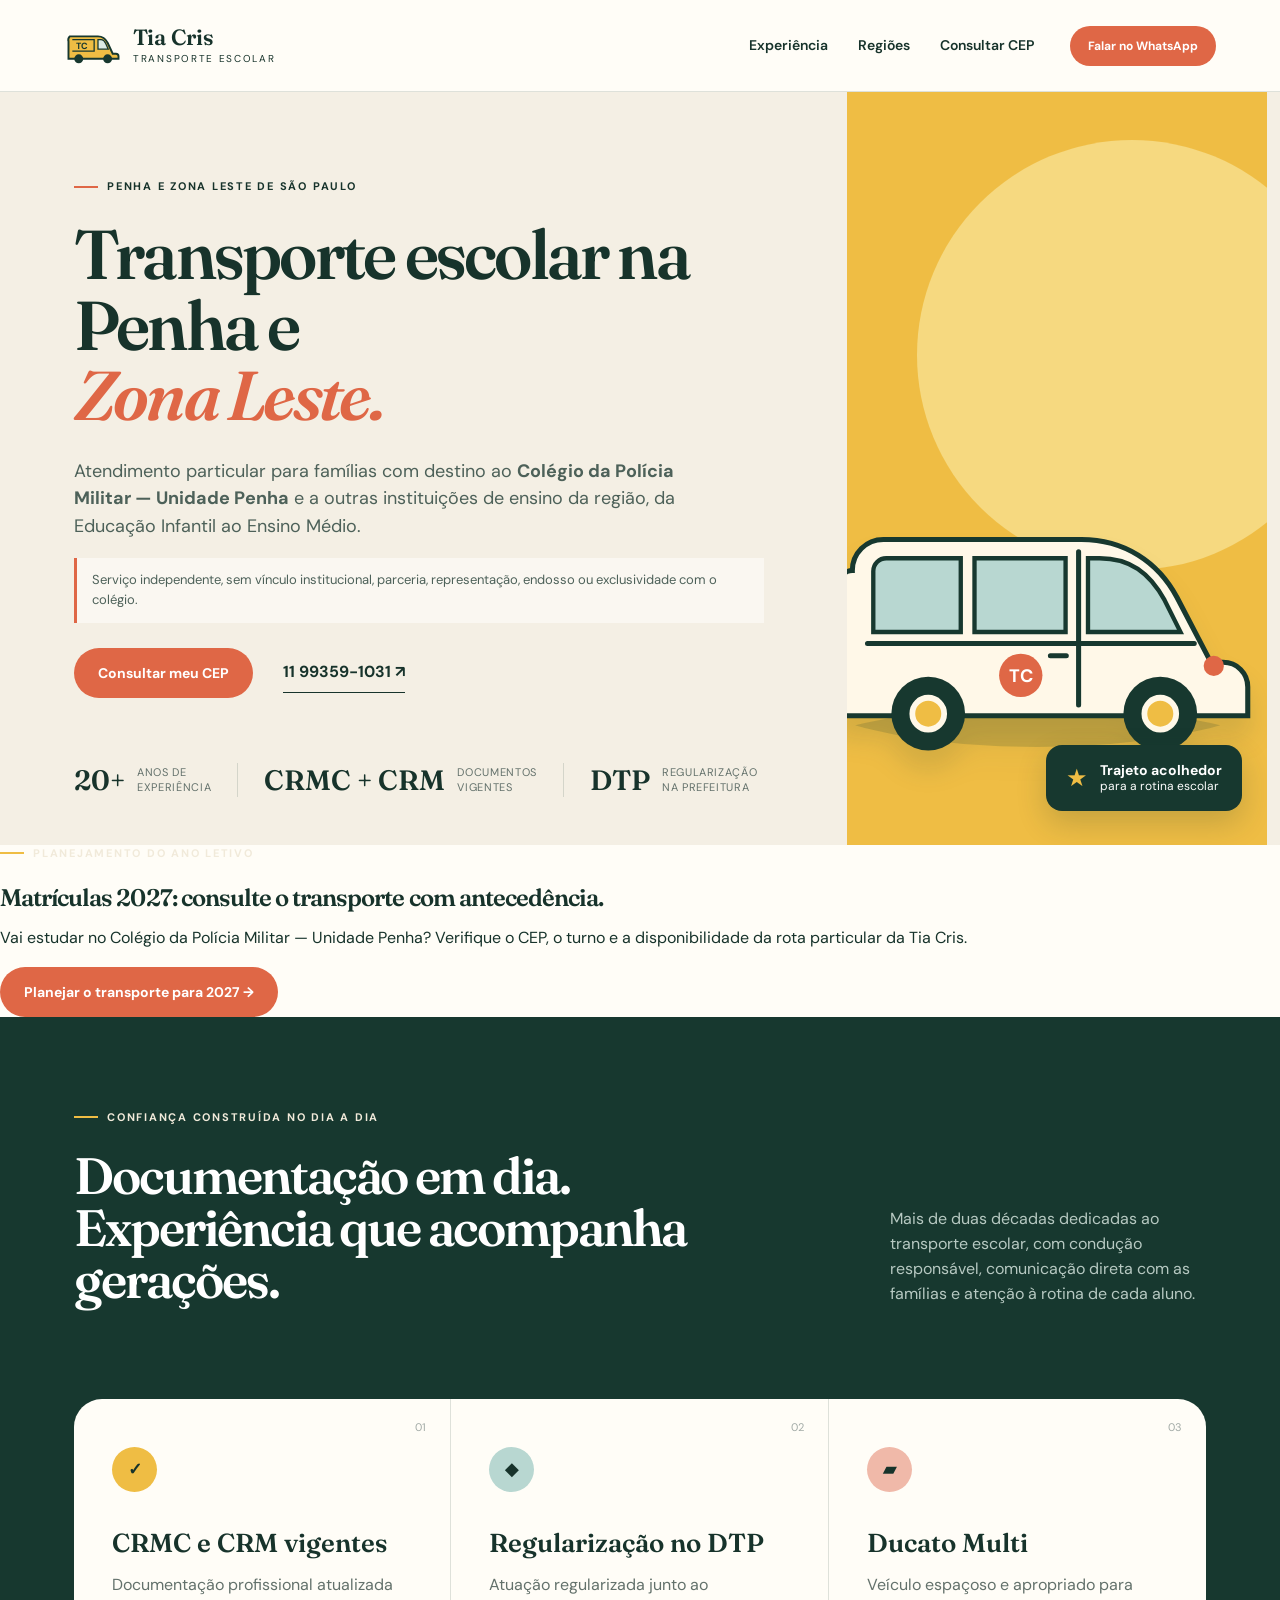
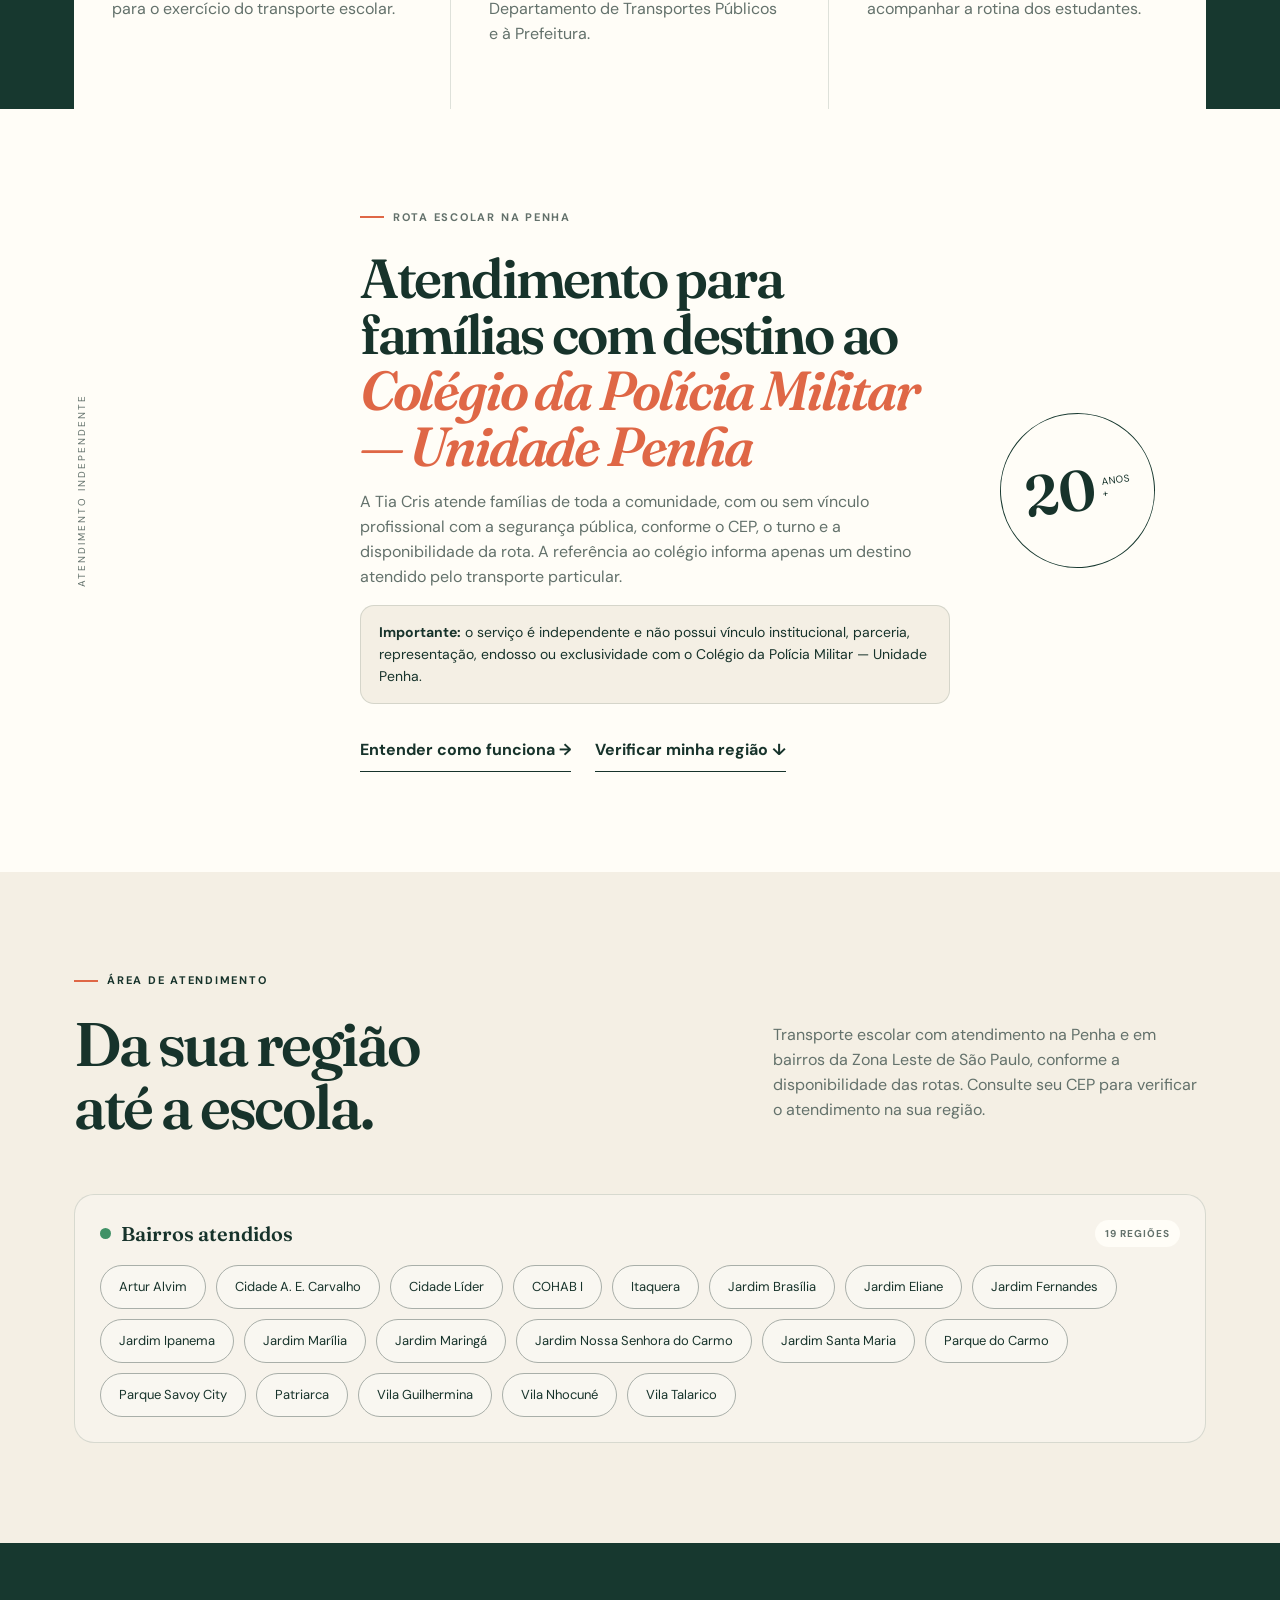
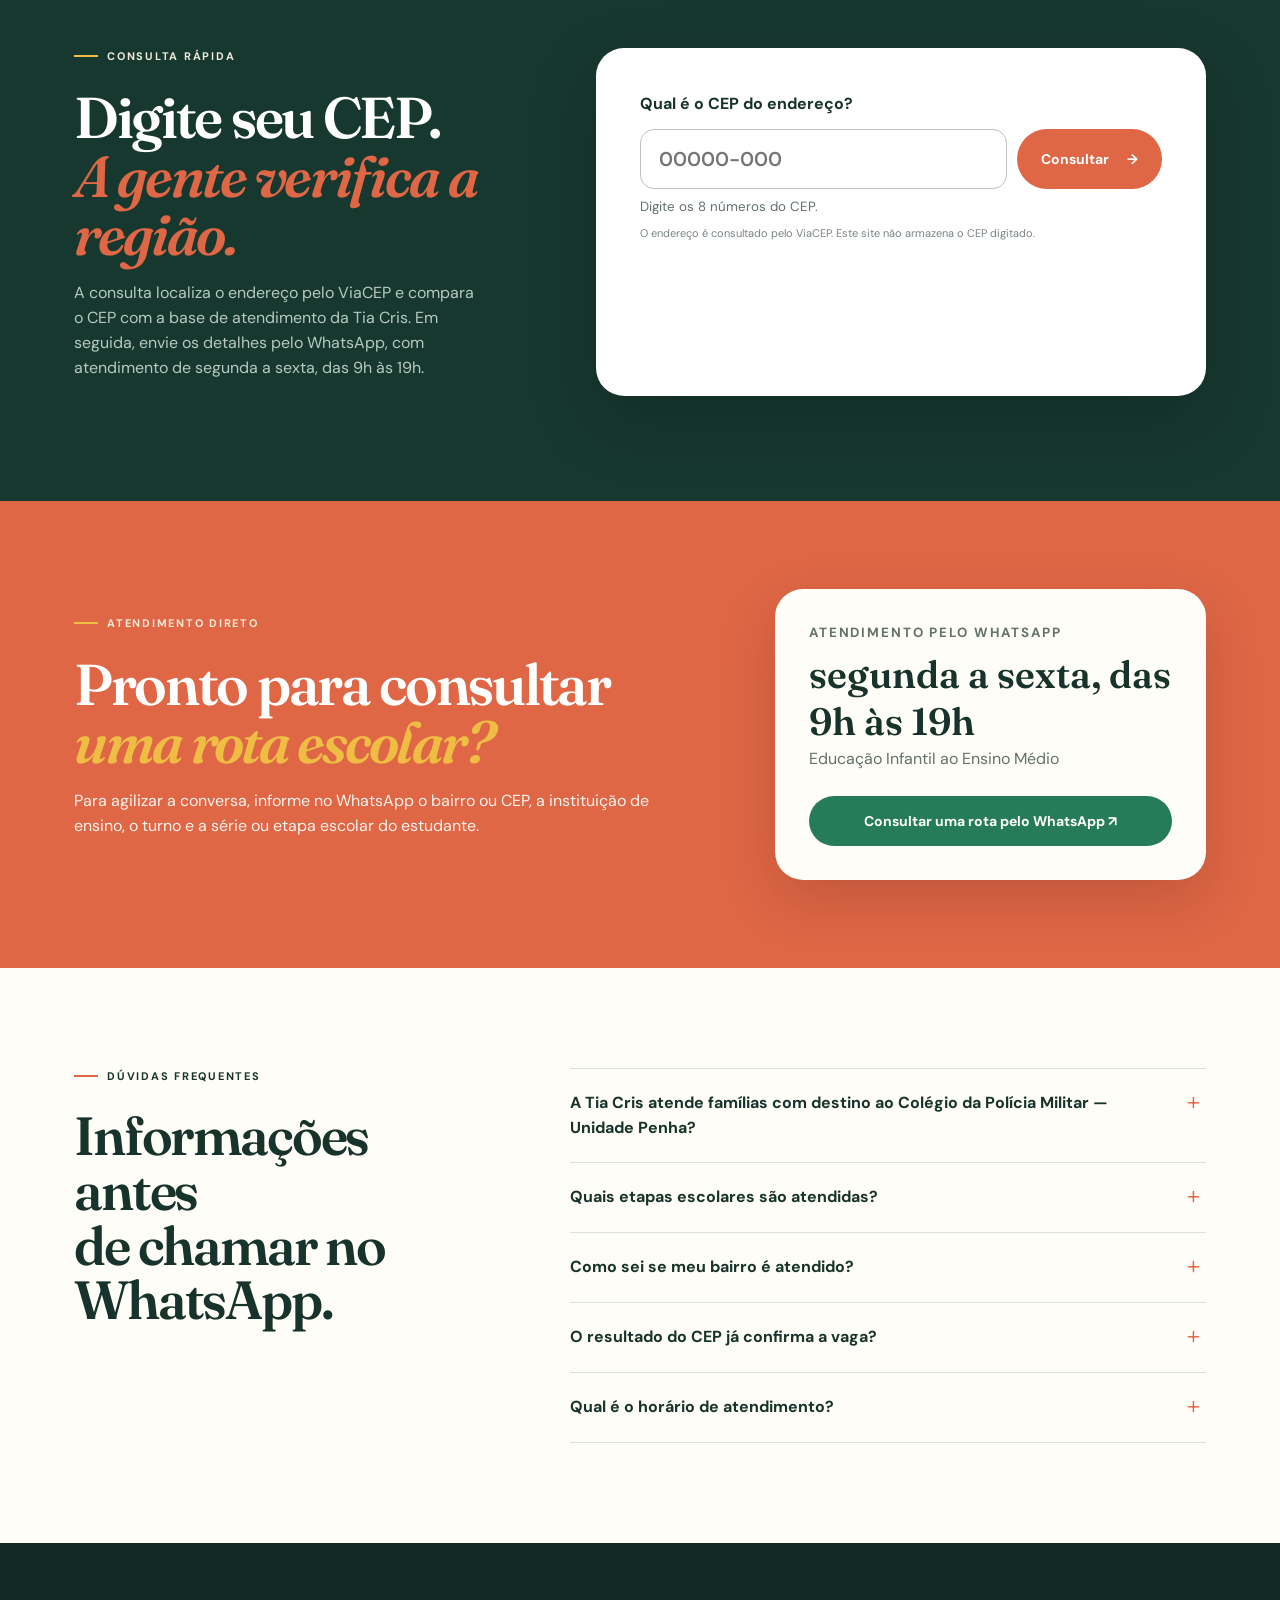
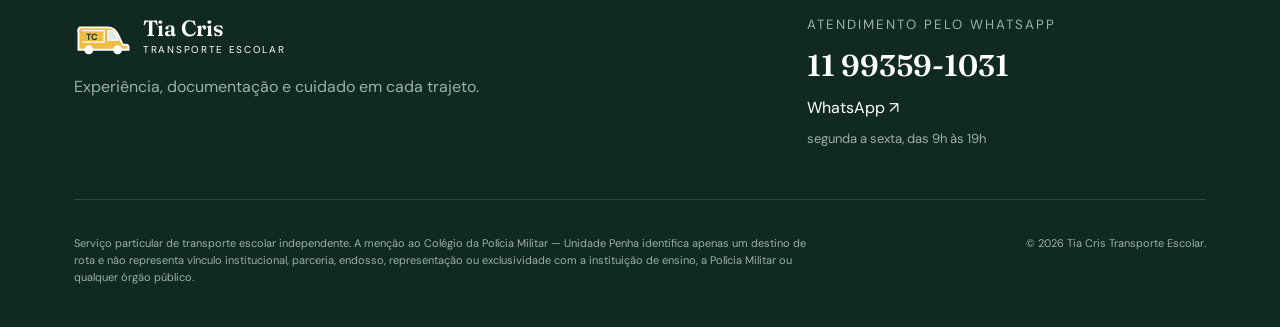
==== commit 408b5078: "Promote 2027 transport planning" ====
--- a/index.html
+++ b/index.html
@@ -2,6 +2,15 @@
 <html lang="pt-BR">
 <head>
   <meta charset="utf-8">
+  <!-- Google Analytics 4 -->
+  <script async src="https://www.googletagmanager.com/gtag/js?id=G-RCFSHQJ4Z1"></script>
+  <script>
+    window.dataLayer = window.dataLayer || [];
+    function gtag(){dataLayer.push(arguments);}
+    gtag("js", new Date());
+    gtag("config", "G-RCFSHQJ4Z1");
+  </script>
+  <script defer src="/analytics.js"></script>
   <meta name="viewport" content="width=device-width,initial-scale=1">
   <meta name="theme-color" content="#17382f">
   <meta name="description" content="Transporte escolar na Penha e Zona Leste, com consulta por CEP e atendimento independente a famílias com destino ao Colégio da Polícia Militar — Unidade Penha.">
@@ -169,6 +178,14 @@
     <div class="art-note"><span>★</span><p><strong>Trajeto acolhedor</strong>para a rotina escolar</p></div>
   </div>
 </section>
+<section class="enrollment-banner" aria-labelledby="matriculas-2027">
+  <div>
+    <p class="eyebrow light"><i></i> Planejamento do ano letivo</p>
+    <h2 id="matriculas-2027">Matrículas 2027: consulte o transporte com antecedência.</h2>
+    <p>Vai estudar no Colégio da Polícia Militar — Unidade Penha? Verifique o CEP, o turno e a disponibilidade da rota particular da Tia Cris.</p>
+  </div>
+  <a class="button" href="/matriculas-2027-transporte-escolar-unidade-penha/">Planejar o transporte para 2027 →</a>
+</section>
 
 <section class="statement" id="experiencia">
   <div><p class="eyebrow light"><i></i> Confiança construída no dia a dia</p><h2>Documentação em dia.<br>Experiência que acompanha gerações.</h2></div>
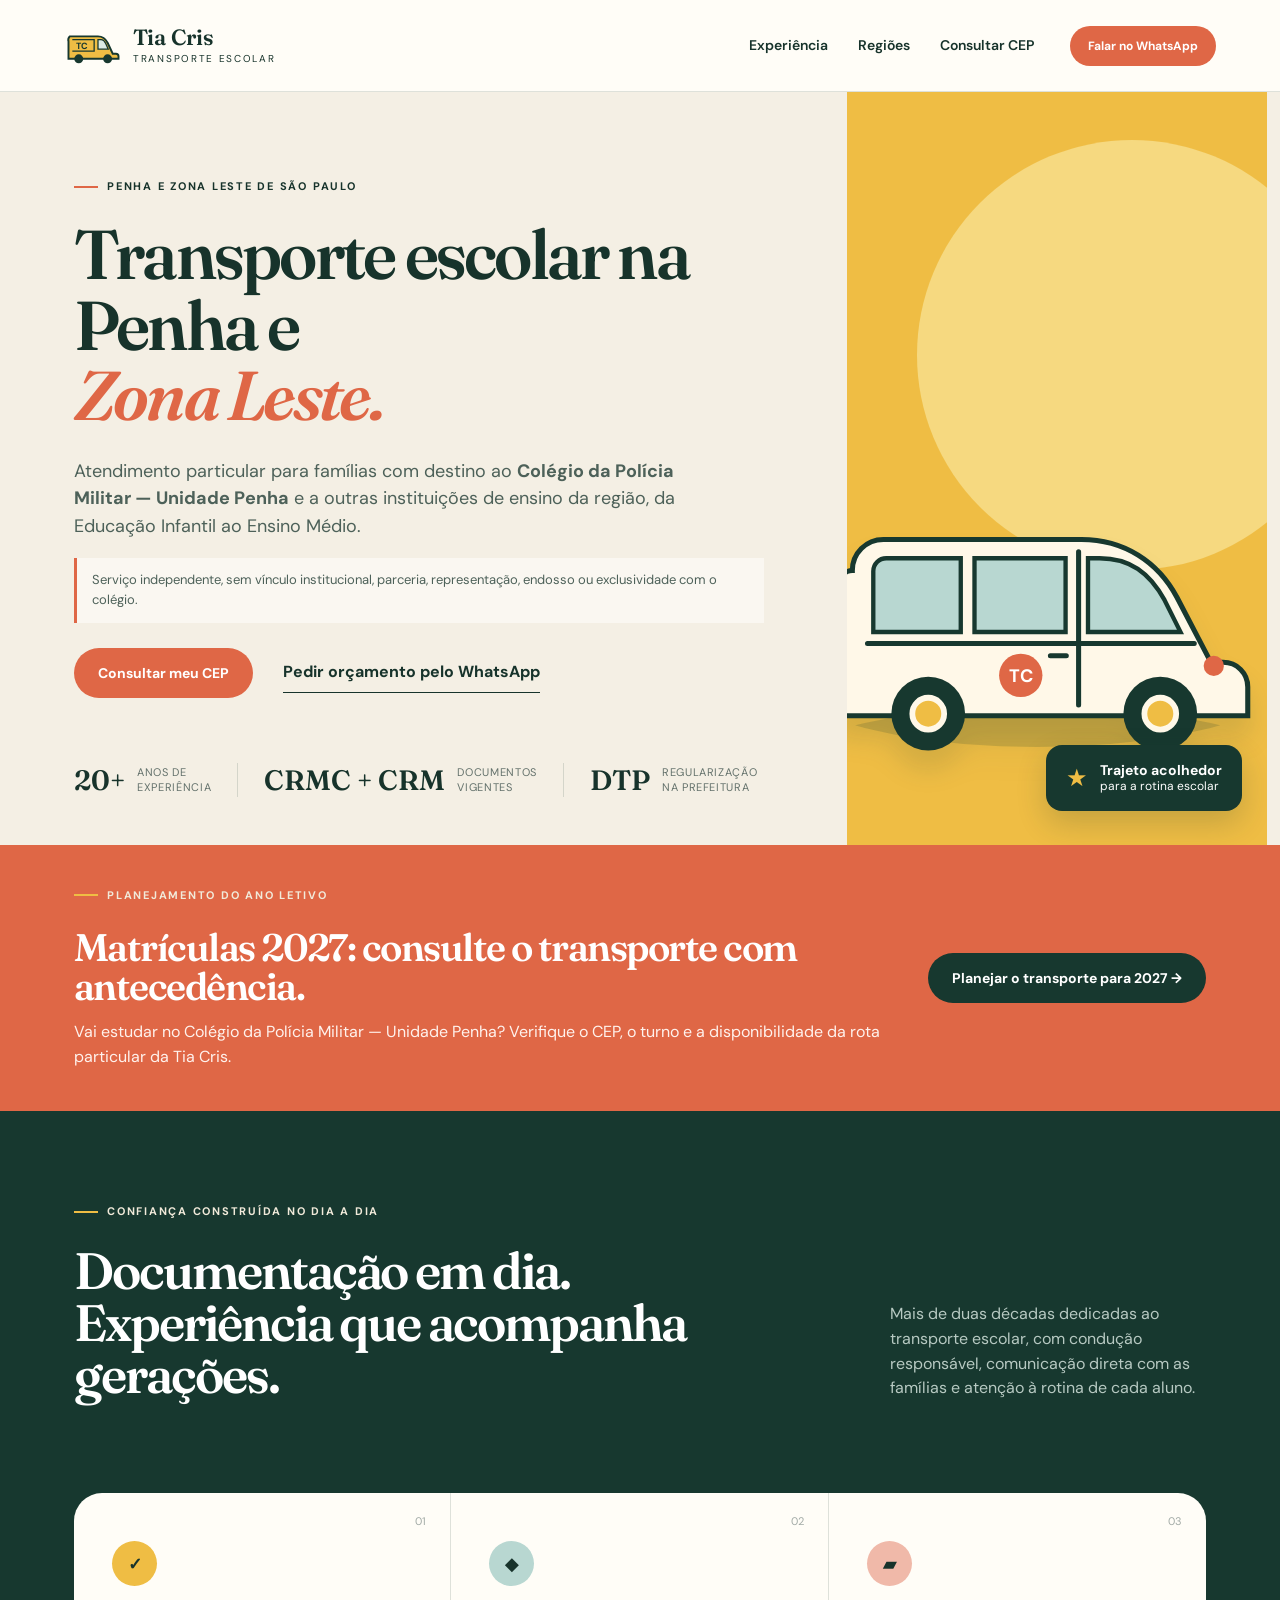
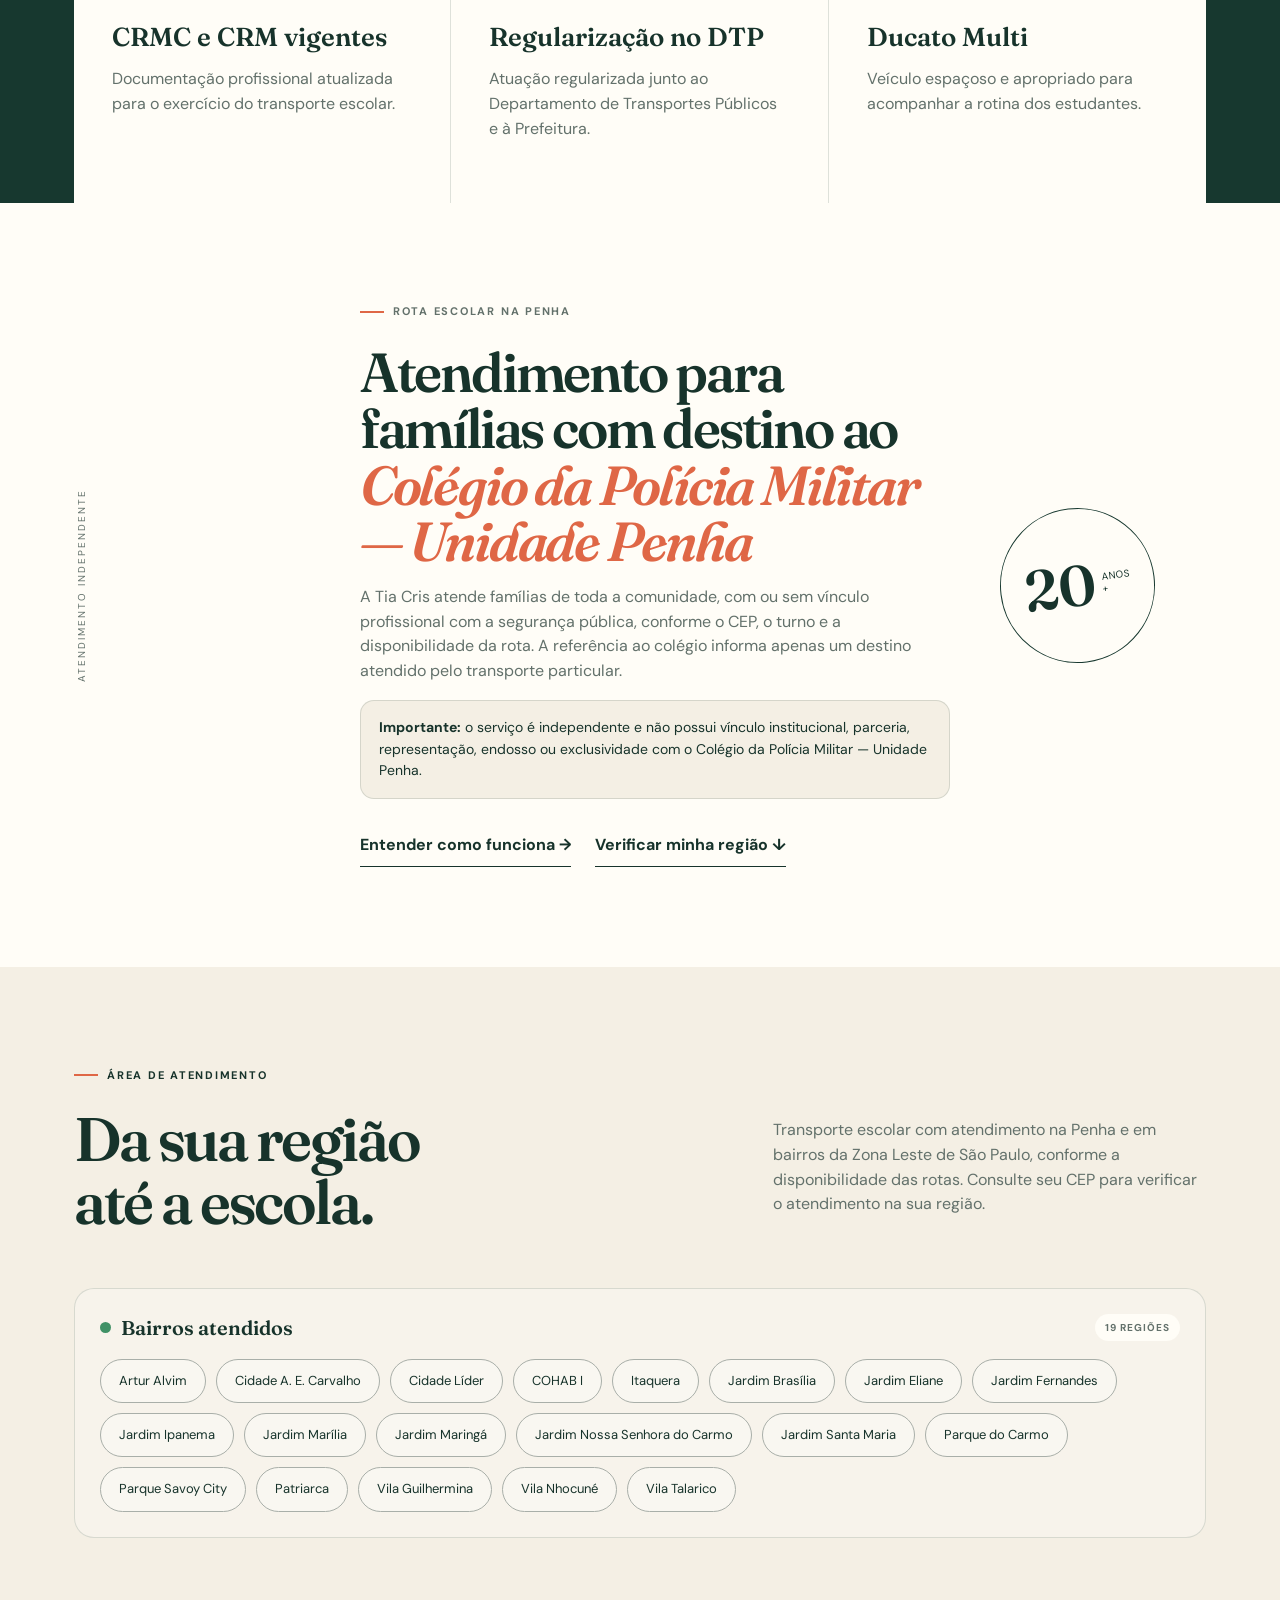
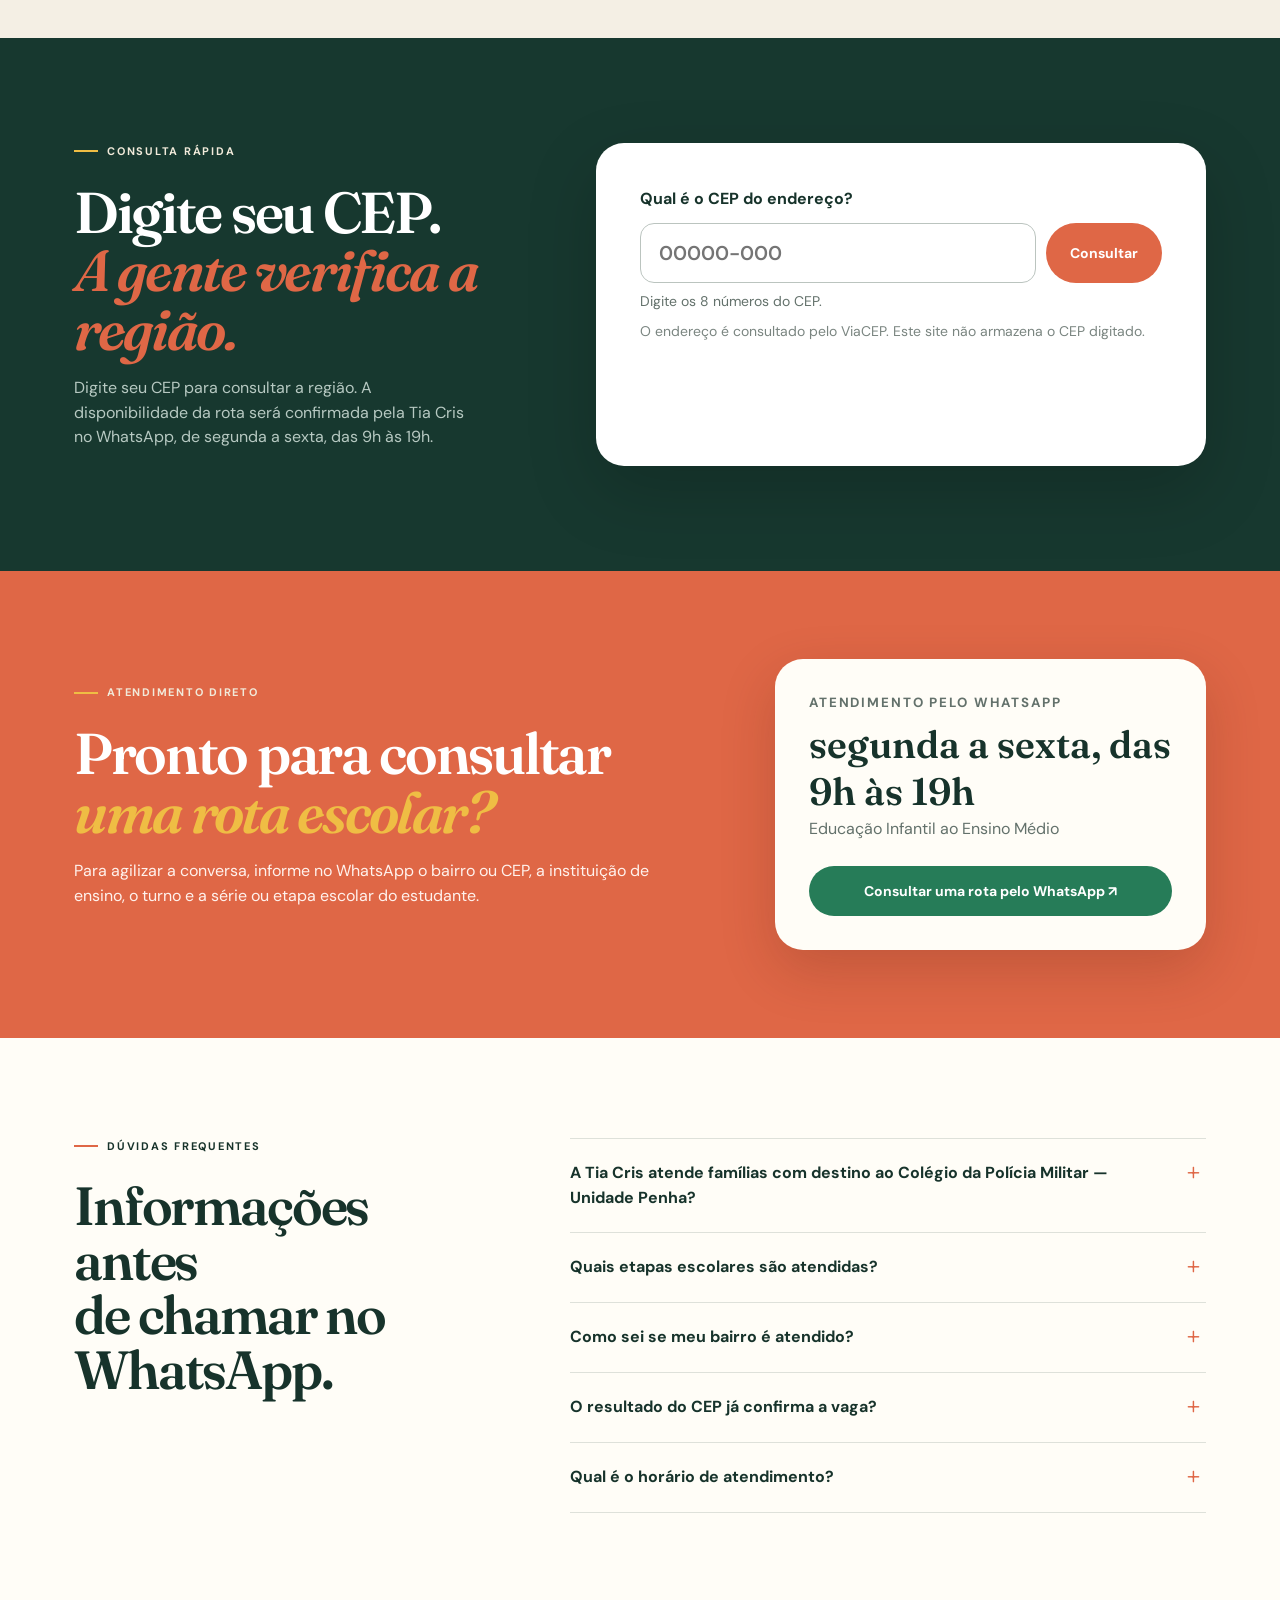
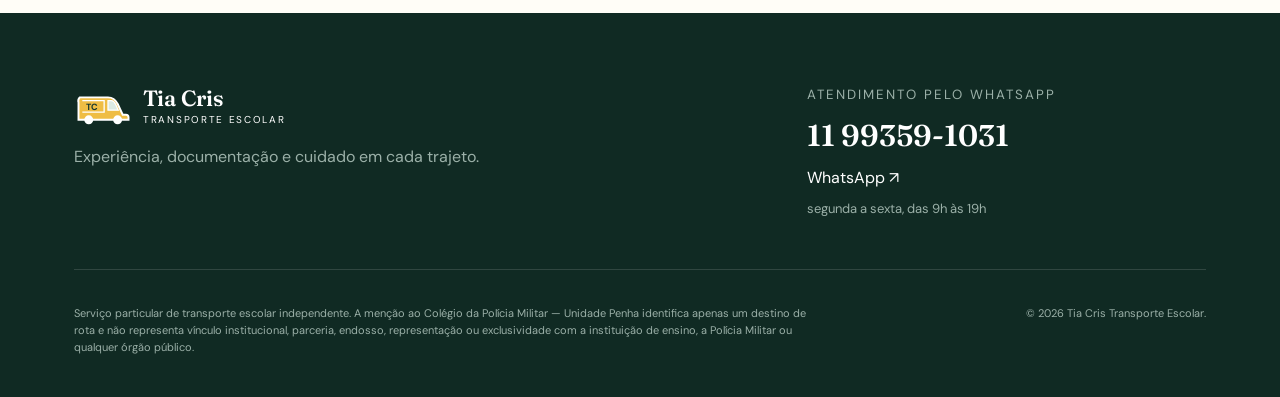
==== commit 70cfb57e: "Melhorar consulta CEP e orçamento 2027 com medição por página" ====
--- a/index.html
+++ b/index.html
@@ -10,7 +10,7 @@
     gtag("js", new Date());
     gtag("config", "G-RCFSHQJ4Z1");
   </script>
-  <script defer src="/analytics.js"></script>
+  <script defer src="/analytics.js?v=20261124"></script>
   <meta name="viewport" content="width=device-width,initial-scale=1">
   <meta name="theme-color" content="#17382f">
   <meta name="description" content="Transporte escolar na Penha e Zona Leste, com consulta por CEP e atendimento independente a famílias com destino ao Colégio da Polícia Militar — Unidade Penha.">
@@ -41,7 +41,7 @@
   <link rel="preconnect" href="https://viacep.com.br">
   <link rel="preconnect" href="https://fonts.googleapis.com">
   <link rel="preconnect" href="https://fonts.gstatic.com" crossorigin>
-  <link rel="stylesheet" href="styles.css">
+  <link rel="stylesheet" href="/styles.css?v=20261124">
   <script type="application/ld+json">
   {
     "@context": "https://schema.org",
@@ -133,7 +133,7 @@
   }
   </script>
 </head>
-<body>
+<body data-page-type="home">
 <a class="skip" href="#conteudo">Ir para o conteúdo</a>
 <header class="topbar">
   <a class="brand" href="#inicio" aria-label="Tia Cris Transporte Escolar — início">
@@ -156,7 +156,7 @@
     <h1>Transporte escolar na Penha e <em>Zona Leste.</em></h1>
     <p class="lead">Atendimento particular para famílias com destino ao <strong>Colégio da Polícia Militar — Unidade Penha</strong> e a outras instituições de ensino da região, da Educação Infantil ao Ensino Médio.</p>
     <p class="independence-note">Serviço independente, sem vínculo institucional, parceria, representação, endosso ou exclusividade com o colégio.</p>
-    <div class="actions"><a class="button" href="#cep">Consultar meu CEP</a><a class="text-link" href="https://wa.me/5511993591031?text=Ol%C3%A1%2C%20Tia%20Cris!%20Encontrei%20o%20site%20e%20gostaria%20de%20saber%20sobre%20o%20transporte%20escolar.%20Pode%20me%20orientar%20sobre%20as%20rotas%20e%20a%20disponibilidade%3F" target="_blank" rel="noopener" aria-label="Conversar com a Tia Cris pelo WhatsApp">11 99359-1031 ↗</a></div>
+    <div class="actions"><a class="button" href="#cep">Consultar meu CEP</a><a class="text-link" href="https://wa.me/5511993591031?text=Ol%C3%A1%2C%20Tia%20Cris!%20Encontrei%20o%20site%20e%20gostaria%20de%20saber%20sobre%20o%20transporte%20escolar.%20Pode%20me%20orientar%20sobre%20as%20rotas%20e%20a%20disponibilidade%3F" target="_blank" rel="noopener" aria-label="Conversar com a Tia Cris pelo WhatsApp">Pedir orçamento pelo WhatsApp</a></div>
     <ul class="trust">
       <li><strong>20+</strong><span>anos de<br>experiência</span></li>
       <li><strong>CRMC + CRM</strong><span>documentos<br>vigentes</span></li>
@@ -223,17 +223,17 @@
 </section>
 
 <section class="cep-section" id="cep">
-  <div class="cep-intro"><p class="eyebrow light"><i></i> Consulta rápida</p><h2>Digite seu CEP.<br><em>A gente verifica a região.</em></h2><p>A consulta localiza o endereço pelo ViaCEP e compara o CEP com a base de atendimento da Tia Cris. Em seguida, envie os detalhes pelo WhatsApp, com atendimento de segunda a sexta, das 9h às 19h.</p></div>
+  <div class="cep-intro"><p class="eyebrow light"><i></i> Consulta rápida</p><h2>Digite seu CEP.<br><em>A gente verifica a região.</em></h2><p>Digite seu CEP para consultar a região. A disponibilidade da rota será confirmada pela Tia Cris no WhatsApp, de segunda a sexta, das 9h às 19h.</p></div>
   <div class="cep-card">
     <form id="cep-form" novalidate>
       <label for="cep-input">Qual é o CEP do endereço?</label>
-      <div class="input-row"><input id="cep-input" inputmode="numeric" autocomplete="postal-code" maxlength="9" placeholder="00000-000" aria-describedby="cep-help" required><button class="button search" type="submit"><span>Consultar</span><span>→</span></button></div>
+      <div class="input-row"><input id="cep-input" inputmode="numeric" autocomplete="postal-code" maxlength="9" placeholder="00000-000" aria-describedby="cep-help cep-status" required><button class="button search" type="submit"><span>Consultar</span></button></div>
       <small id="cep-help">Digite os 8 números do CEP.</small>
       <small class="privacy-note">O endereço é consultado pelo ViaCEP. Este site não armazena o CEP digitado.</small>
     </form>
     <div id="cep-status" class="status" aria-live="polite"></div>
     <a id="cep-fallback-whatsapp" class="fallback-whatsapp" href="https://wa.me/5511993591031?text=Ol%C3%A1%2C%20Tia%20Cris!%20Encontrei%20o%20site%20e%20gostaria%20de%20consultar%20uma%20rota.%0A%0ABairro%20ou%20CEP%3A%0AInstitui%C3%A7%C3%A3o%20de%20ensino%3A%0ATurno%3A%0AS%C3%A9rie%20ou%20etapa%20escolar%3A" target="_blank" rel="noopener" hidden>Consultar diretamente pelo WhatsApp ↗</a>
-    <div id="cep-result" class="result" hidden>
+    <div id="cep-result" class="result" role="region" aria-label="Resultado da consulta de CEP" tabindex="-1" hidden>
       <div class="result-title"><span id="result-icon" class="result-icon">✓</span><div><small id="result-label">Bairro localizado</small><h3 id="result-neighborhood"></h3></div></div>
       <p id="result-address"></p><p id="result-message" class="result-message"></p>
       <a id="result-whatsapp" class="button whatsapp" href="#" target="_blank" rel="noopener">Confirmar pelo WhatsApp ↗</a>
@@ -292,6 +292,6 @@
 </footer>
 <a class="floating" href="https://wa.me/5511993591031?text=Ol%C3%A1%2C%20Tia%20Cris!%20Encontrei%20o%20site%20e%20gostaria%20de%20consultar%20uma%20rota.%0A%0ABairro%20ou%20CEP%3A%0AInstitui%C3%A7%C3%A3o%20de%20ensino%3A%0ATurno%3A%0AS%C3%A9rie%20ou%20etapa%20escolar%3A" target="_blank" rel="noopener" aria-label="Conversar com a Tia Cris pelo WhatsApp">WhatsApp <span>↗</span></a>
 <noscript><p class="noscript">A consulta automática de CEP precisa do JavaScript. Você ainda pode falar diretamente com a Tia Cris pelo WhatsApp: <a href="https://wa.me/5511993591031?text=Ol%C3%A1%2C%20Tia%20Cris!%20Encontrei%20o%20site%20e%20gostaria%20de%20consultar%20uma%20rota.%0A%0ABairro%20ou%20CEP%3A%0AInstitui%C3%A7%C3%A3o%20de%20ensino%3A%0ATurno%3A%0AS%C3%A9rie%20ou%20etapa%20escolar%3A">11 99359-1031</a>.</p></noscript>
-<script src="script.js"></script>
+<script src="/script.js?v=20261124"></script>
 </body>
-</html>+</html>
--- a/styles.css
+++ b/styles.css
@@ -61,3 +61,26 @@
 .back-link{font-weight:700;font-size:13px}
 @media(max-width:950px){.route-hero{grid-template-columns:1fr;gap:42px}}
 @media(max-width:620px){.route-hero,.independent-panel{padding:64px 20px}.route-hero h1{font-size:44px}.school-links{gap:12px}.independent-panel>div{padding:24px 22px}}
+
+/* Campanha de matrículas 2027 */
+.enrollment-banner{background:var(--orange);color:#fff;padding:42px max(5vw,74px);display:flex;align-items:center;justify-content:space-between;gap:48px}
+.enrollment-banner h2{font-size:clamp(30px,3vw,46px);max-width:850px}
+.enrollment-banner p:last-child{margin:14px 0 0;color:#fff2ed;max-width:850px}
+.enrollment-banner .button{background:var(--green);white-space:nowrap}
+.enrollment-banner .button:hover{background:#0e2922}
+@media(max-width:820px){.enrollment-banner{align-items:flex-start;flex-direction:column;gap:24px}}
+@media(max-width:620px){.enrollment-banner{padding:46px 20px}.enrollment-banner .button{width:100%;white-space:normal;text-align:center}}
+
+
+/* Consulta de 2027: leitura, foco e quebra de textos em telas pequenas. */
+.campaign-trust{padding-top:48px;padding-bottom:48px}
+.campaign-trust article{min-height:0}
+.campaign-trust h3{margin-top:0}
+.route-hero .actions{flex-wrap:wrap}
+.cep-card{min-width:0}
+.result{overflow-wrap:anywhere}
+.result-title>div{min-width:0}
+.result-title small{font-size:.875rem;letter-spacing:.04em}
+.privacy-note,form>small{font-size:.875rem}
+.cep-section{scroll-margin-top:20px}
+.result:focus{outline:3px solid var(--yellow);outline-offset:8px}
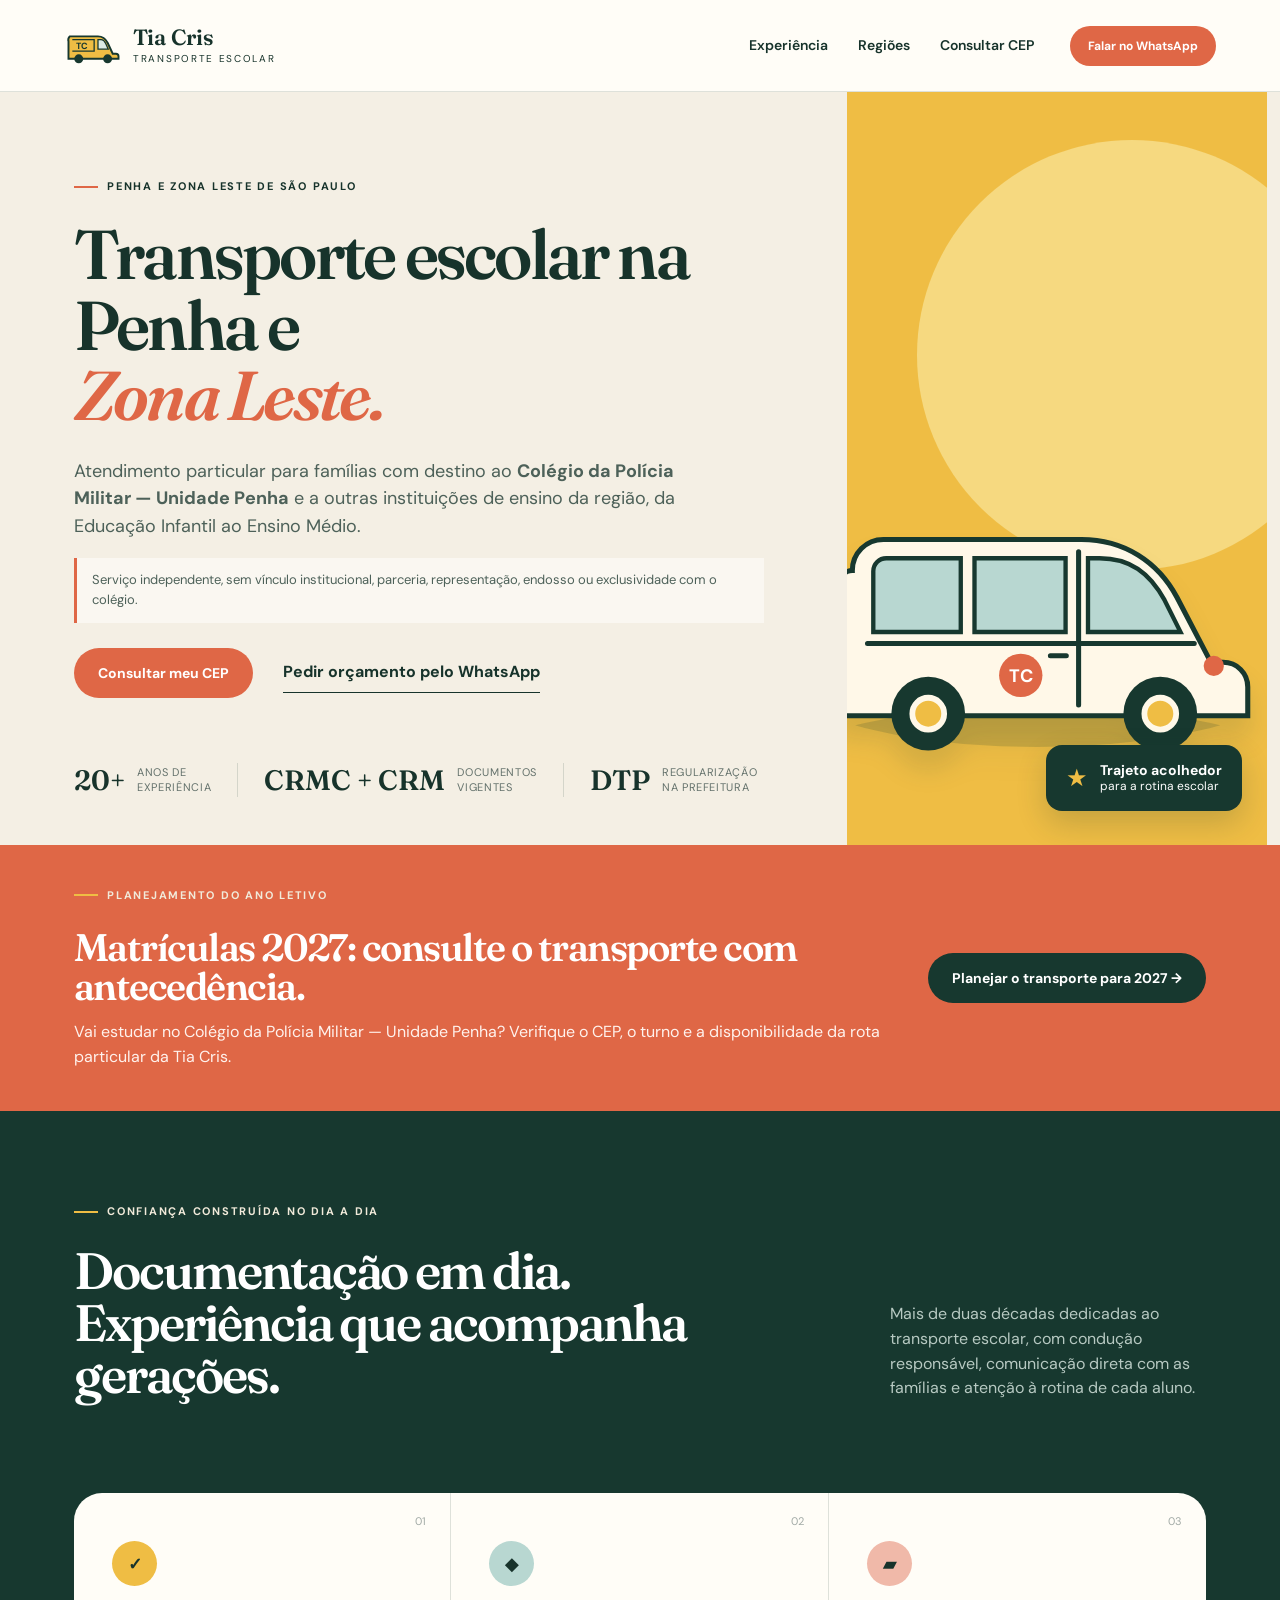
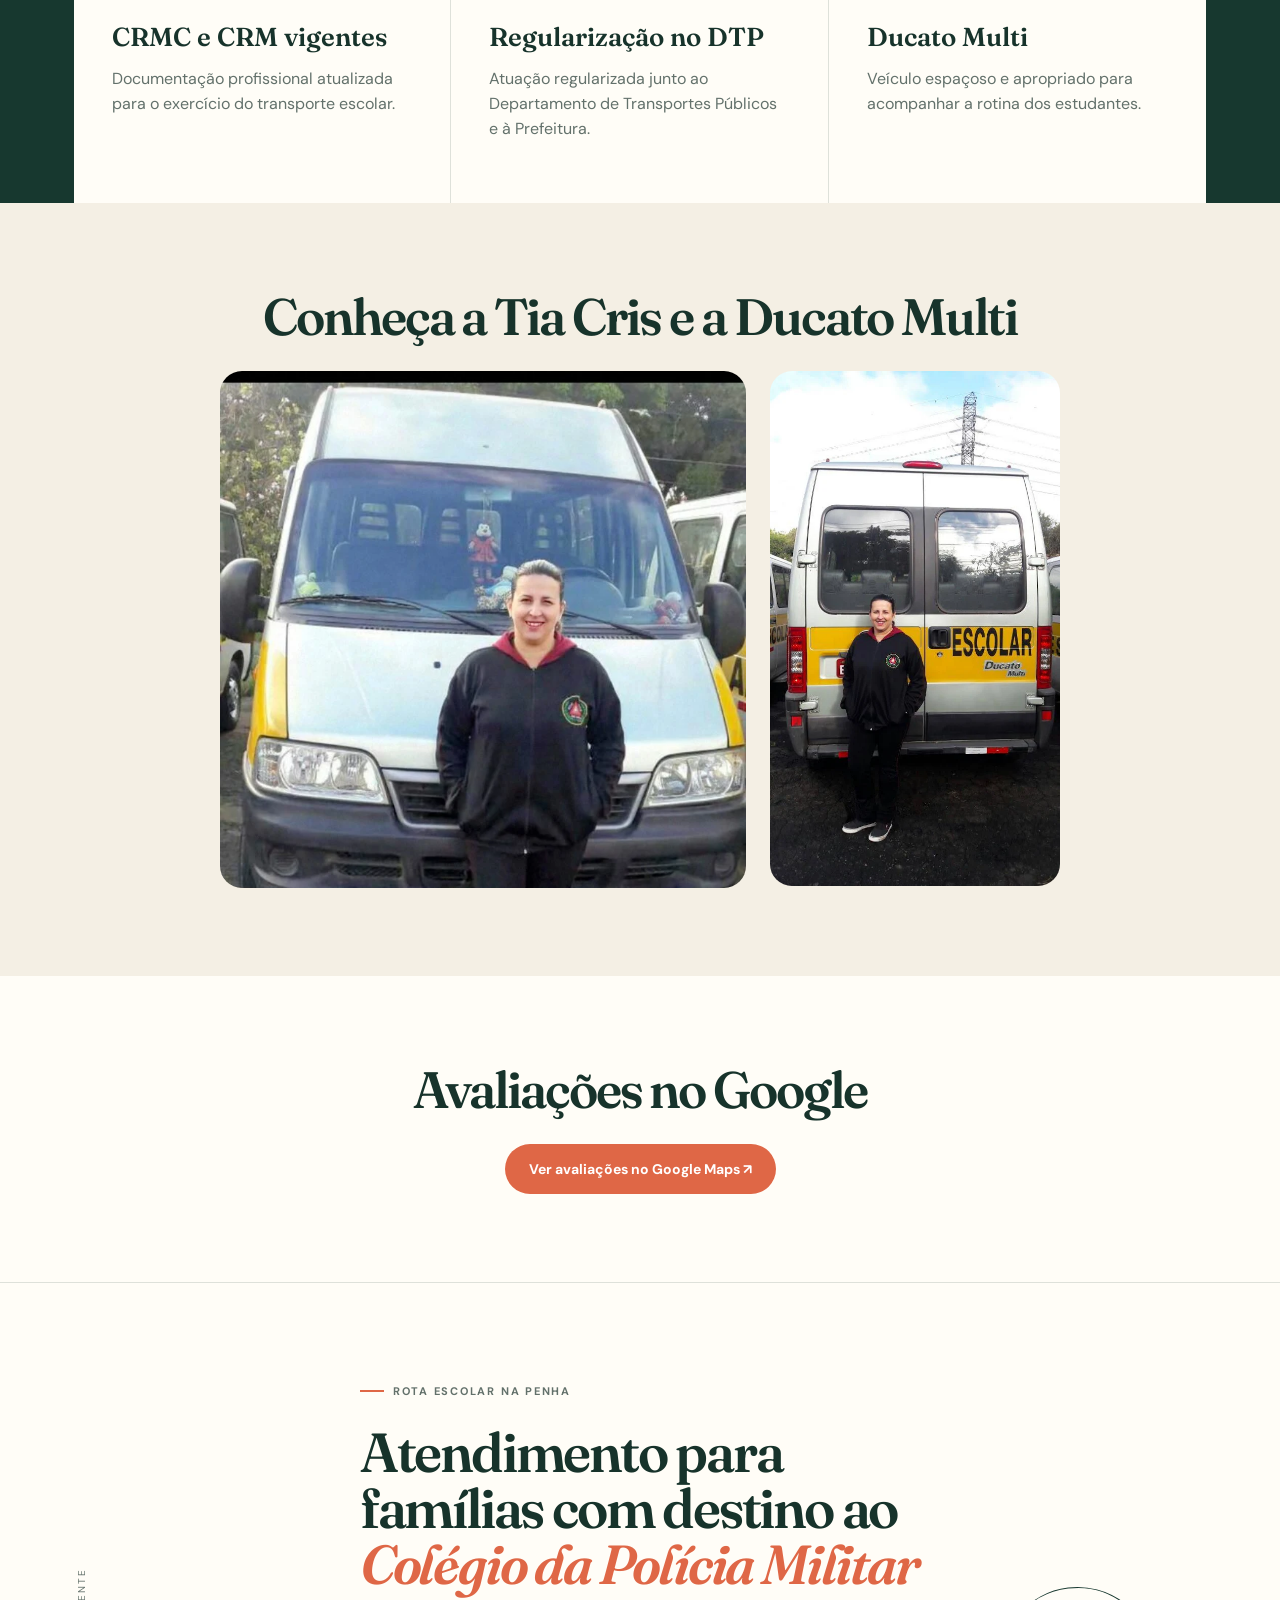
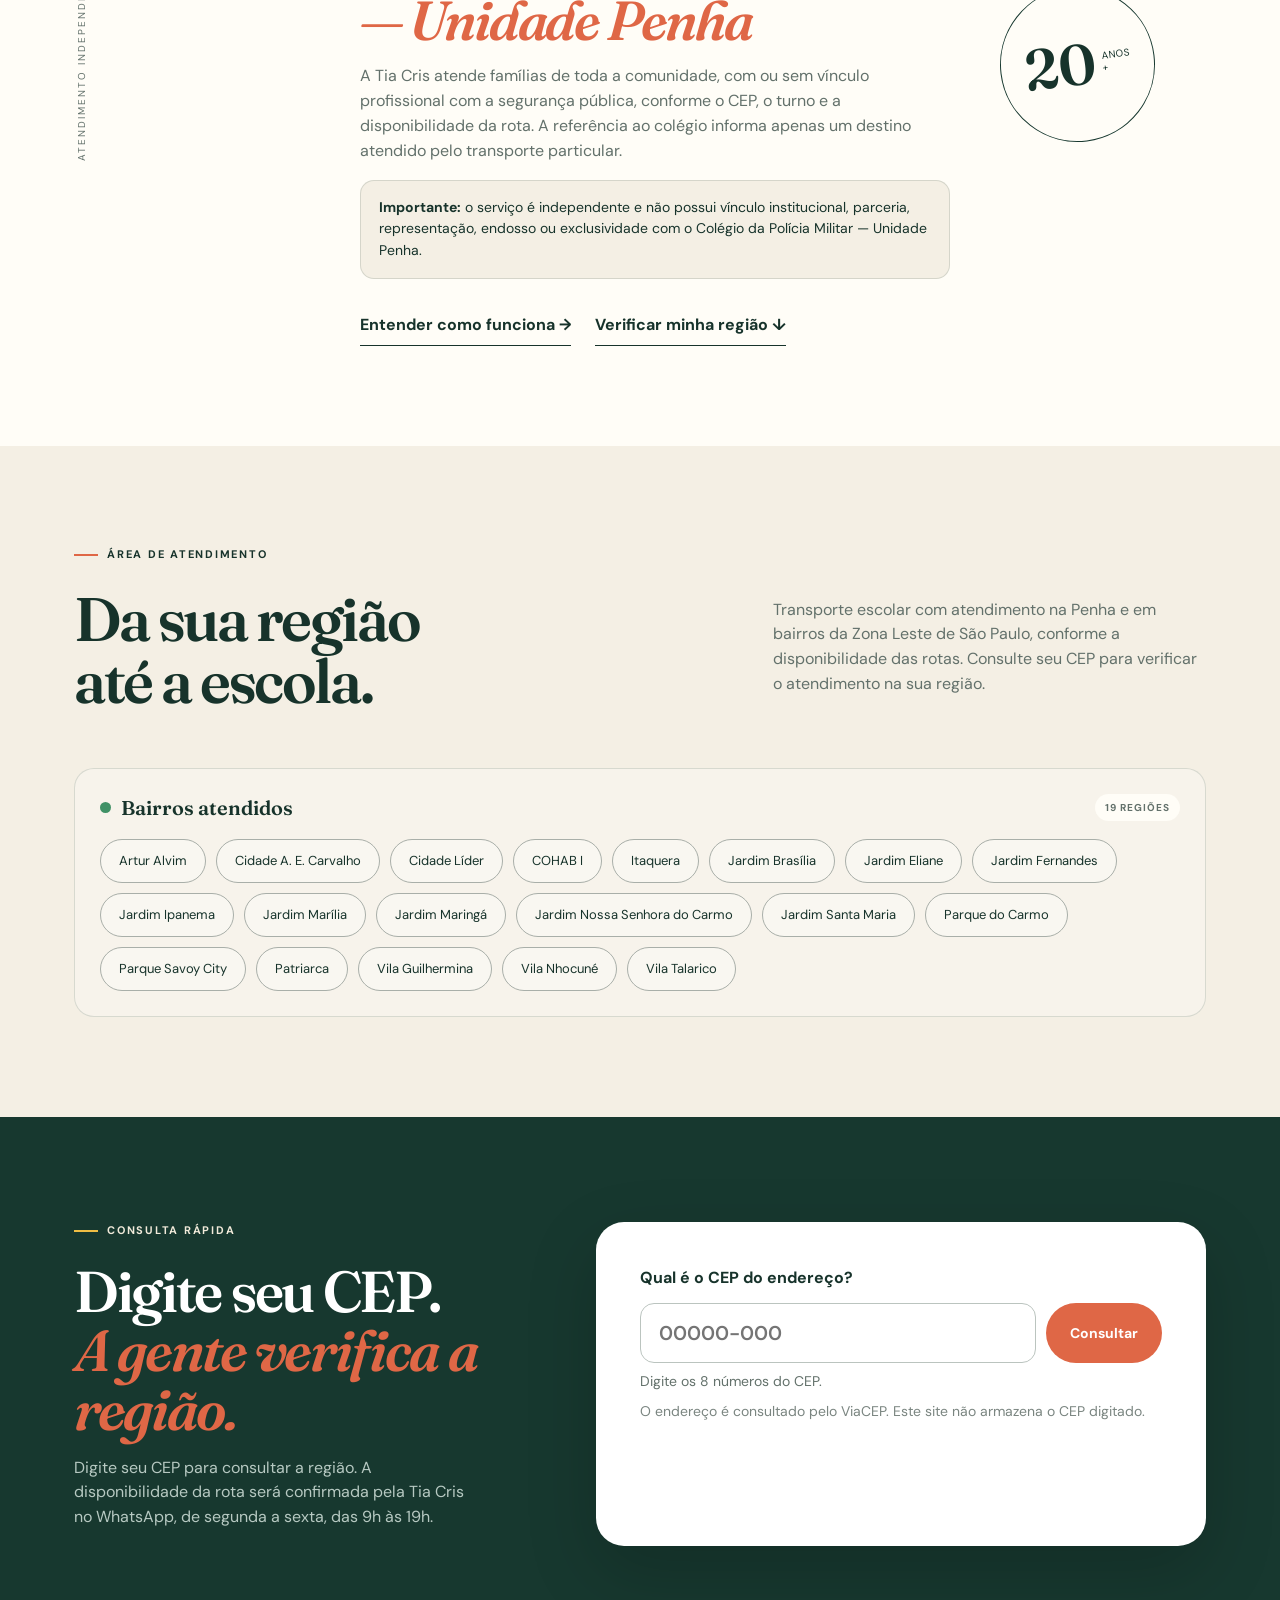
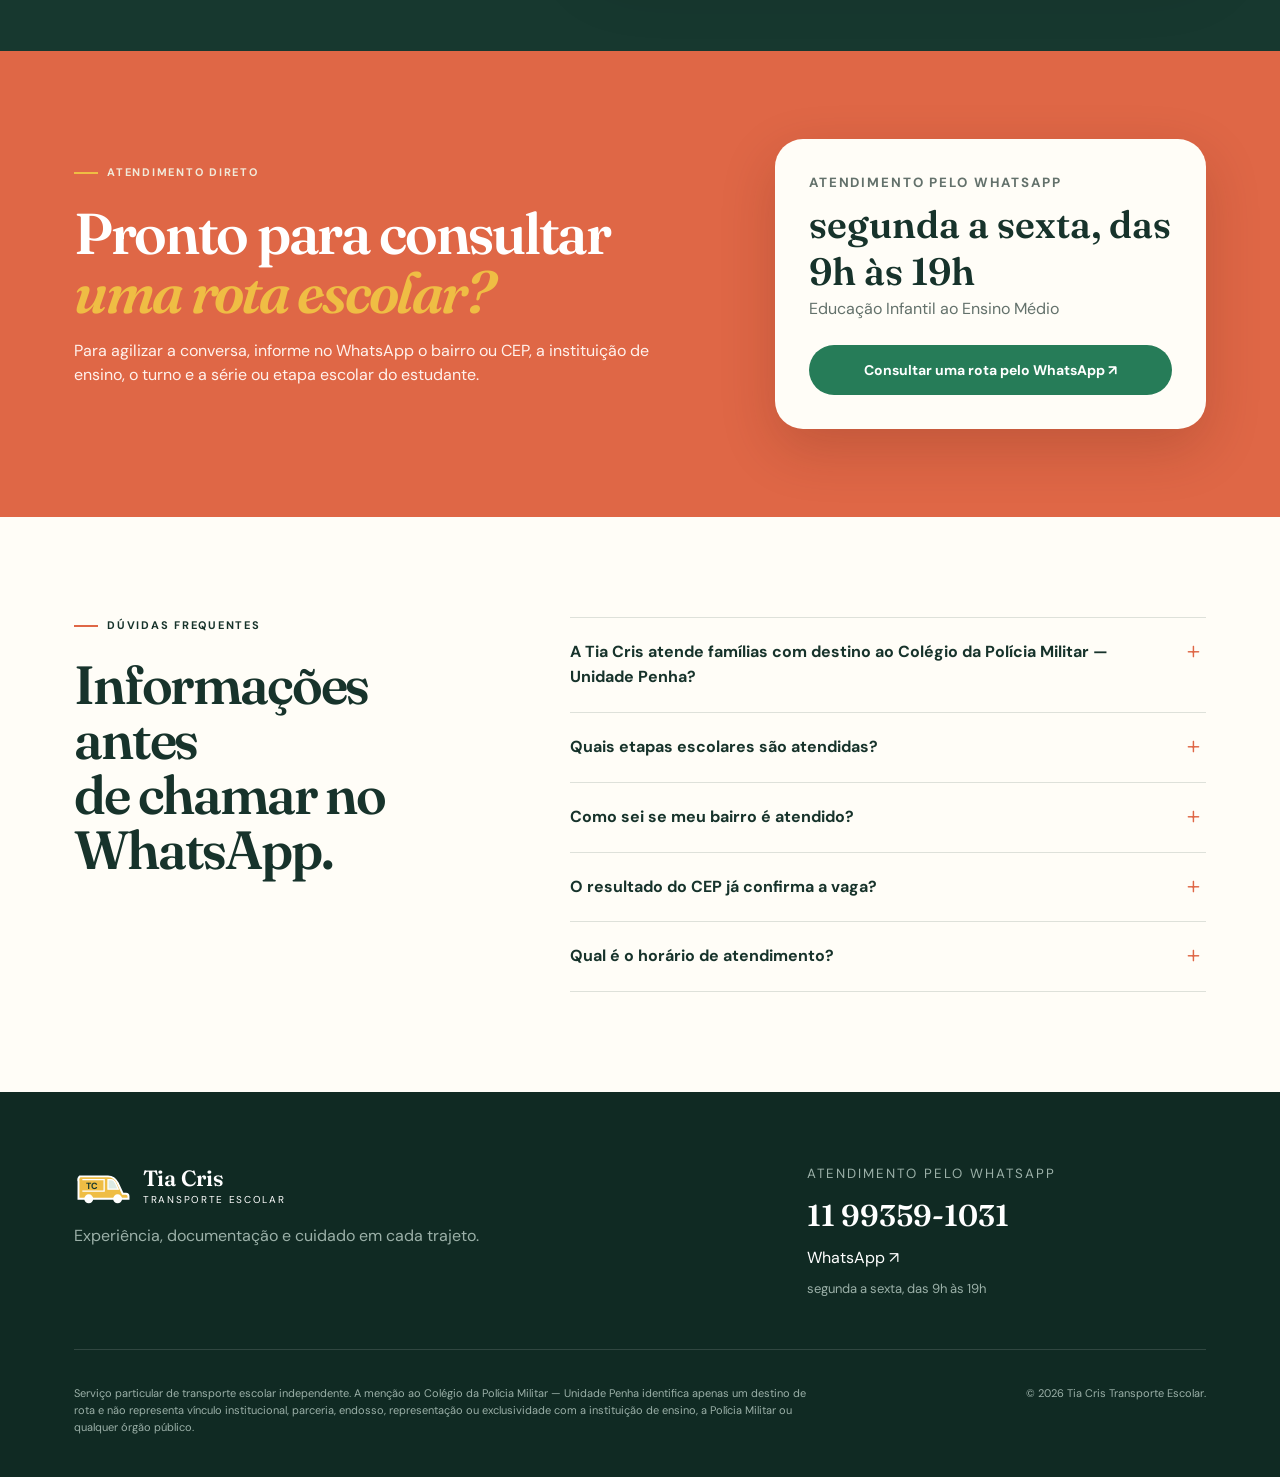
==== commit de631433: "Adicionar fotos da Tia Cris e acesso às avaliações do Google" ====
--- a/index.html
+++ b/index.html
@@ -41,7 +41,7 @@
   <link rel="preconnect" href="https://viacep.com.br">
   <link rel="preconnect" href="https://fonts.googleapis.com">
   <link rel="preconnect" href="https://fonts.gstatic.com" crossorigin>
-  <link rel="stylesheet" href="/styles.css?v=20261124">
+  <link rel="stylesheet" href="/styles.css?v=20261126">
   <script type="application/ld+json">
   {
     "@context": "https://schema.org",
@@ -198,6 +198,19 @@
   <article><span class="number">03</span><b class="icon">▰</b><h3>Ducato Multi</h3><p>Veículo espaçoso e apropriado para acompanhar a rotina dos estudantes.</p></article>
 </section>
 
+<section class="vehicle-gallery" aria-labelledby="veiculo-titulo">
+  <h2 id="veiculo-titulo">Conheça a Tia Cris e a Ducato Multi</h2>
+  <div class="vehicle-photos">
+    <img src="/assets/tia-cris-ducato-frente.webp" alt="Tia Cris em frente à Ducato Multi usada no transporte escolar" width="720" height="706" loading="lazy" decoding="async">
+    <img src="/assets/tia-cris-ducato-traseira.webp" alt="Tia Cris ao lado da porta traseira da van com a identificação de transporte escolar" width="574" height="1020" loading="lazy" decoding="async">
+  </div>
+</section>
+
+<section class="google-reviews" id="avaliacoes" aria-labelledby="avaliacoes-titulo">
+  <h2 id="avaliacoes-titulo">Avaliações no Google</h2>
+  <a class="button" href="https://www.google.com/maps/search/?api=1&amp;query=Tia%20Cris%20Transporte%20Escolar&amp;query_place_id=ChIJvSJ5rO1VhQ4RYe57DBgRFHE" target="_blank" rel="noopener">Ver avaliações no Google Maps ↗</a>
+</section>
+
 <section class="school">
   <div class="school-tag">Atendimento independente</div>
   <div><p class="eyebrow"><i></i> Rota escolar na Penha</p><h2>Atendimento para famílias com destino ao<br><em>Colégio da Polícia Militar — Unidade Penha</em></h2><p>A Tia Cris atende famílias de toda a comunidade, com ou sem vínculo profissional com a segurança pública, conforme o CEP, o turno e a disponibilidade da rota. A referência ao colégio informa apenas um destino atendido pelo transporte particular.</p><p class="independence-copy"><strong>Importante:</strong> o serviço é independente e não possui vínculo institucional, parceria, representação, endosso ou exclusividade com o Colégio da Polícia Militar — Unidade Penha.</p><div class="school-links"><a class="text-link dark" href="/colegio-policia-militar-unidade-penha/">Entender como funciona →</a><a class="text-link dark" href="#cep">Verificar minha região ↓</a></div></div>
--- a/styles.css
+++ b/styles.css
@@ -1,4 +1,45 @@
 @import url('https://fonts.googleapis.com/css2?family=DM+Sans:wght@400;500;600;700&family=Fraunces:opsz,wght@9..144,600&display=swap');
+
+.vehicle-gallery,
+.google-reviews {
+  padding: clamp(48px, 7vw, 88px) max(5vw, 20px);
+  text-align: center;
+}
+
+.vehicle-gallery { background: var(--cream); }
+.google-reviews { border-bottom: 1px solid var(--line); }
+
+.vehicle-gallery h2,
+.google-reviews h2 {
+  margin-bottom: 28px;
+  font-size: clamp(34px, 4vw, 52px);
+}
+
+.vehicle-photos {
+  display: grid;
+  grid-template-columns: 1fr .55fr;
+  align-items: start;
+  gap: clamp(12px, 2vw, 24px);
+  max-width: 840px;
+  margin-inline: auto;
+}
+
+.vehicle-photos img {
+  display: block;
+  width: 100%;
+  height: auto;
+  border-radius: clamp(12px, 2vw, 22px);
+}
+
+@media (max-width: 520px) {
+  .vehicle-photos {
+    grid-template-columns: 1fr;
+    justify-items: center;
+  }
+
+  .vehicle-photos img:last-child { max-width: 260px; }
+}
+
 :root{--green:#17382f;--green2:#245345;--cream:#f4efe4;--paper:#fffdf7;--yellow:#efbd44;--orange:#df6746;--ink:#17332b;--muted:#63716b;--line:rgba(23,56,47,.14);--radius:28px}
 *{box-sizing:border-box}html{scroll-behavior:smooth}body{margin:0;background:var(--paper);color:var(--ink);font:16px/1.55 "DM Sans",sans-serif}a{color:inherit;text-decoration:none}.skip{position:fixed;top:-80px;left:20px;background:#fff;padding:12px;z-index:20}.skip:focus{top:12px}em{font-family:"Fraunces",serif;font-style:italic;font-weight:600;color:var(--orange)}.topbar{height:92px;display:flex;align-items:center;gap:36px;padding:12px clamp(22px,5vw,74px);border-bottom:1px solid var(--line);position:relative;z-index:5;background:rgba(255,253,247,.96)}.brand{display:flex;align-items:center;gap:10px;margin-right:auto}.brand span{display:flex;flex-direction:column;line-height:1.05}.brand strong{font:600 22px/1 "Fraunces",serif}.brand small{font-size:10px;text-transform:uppercase;letter-spacing:.17em;margin-top:6px}.logo{width:59px;height:44px}.logo .body{fill:var(--yellow);stroke:var(--green);stroke-width:3}.logo .window{fill:#dceae3;stroke:var(--green);stroke-width:2}.logo .line{fill:none;stroke:var(--green);stroke-width:2}.logo .wheel{fill:var(--green)}.logo text{font:bold 14px "DM Sans";fill:var(--green)}nav{display:flex;gap:30px;font-size:14px;font-weight:600}nav a:hover{color:var(--orange)}.button{display:inline-flex;align-items:center;justify-content:center;gap:18px;background:var(--orange);color:white;border:0;border-radius:999px;padding:16px 24px;font:700 14px "DM Sans";cursor:pointer;transition:.2s transform,.2s background}.button:hover{background:#c95032;transform:translateY(-2px)}.button.small{padding:12px 18px;font-size:12px}.hero{min-height:690px;display:grid;grid-template-columns:1.03fr .97fr;background:var(--cream);overflow:hidden}.hero-copy{padding:86px 5vw 48px max(5vw,74px);position:relative;z-index:2}.eyebrow{display:flex;align-items:center;gap:9px;text-transform:uppercase;letter-spacing:.16em;font-size:11px;font-weight:700;margin:0 0 24px}.eyebrow i{display:block;width:24px;height:2px;background:var(--orange)}.eyebrow.light{color:#f1eada}.eyebrow.light i{background:var(--yellow)}h1,h2{font-family:"Fraunces",serif;font-weight:600;letter-spacing:-.04em;line-height:1.02;margin:0}h1{font-size:clamp(48px,5.4vw,78px);max-width:760px}h1 em{display:block}.lead{font-size:18px;max-width:625px;color:#4d6159;margin:27px 0}.actions{display:flex;align-items:center;gap:30px}.text-link{font-weight:700;border-bottom:1px solid currentColor;padding:8px 0}.trust{display:flex;gap:0;list-style:none;padding:0;margin:65px 0 0}.trust li{display:flex;align-items:center;gap:12px;padding:0 26px;border-left:1px solid var(--line)}.trust li:first-child{padding-left:0;border:0}.trust strong{font:600 28px "Fraunces",serif;white-space:nowrap}.trust span{color:var(--muted);font-size:11px;line-height:1.3;text-transform:uppercase;letter-spacing:.06em}.hero-art{position:relative;min-height:100%;background:var(--yellow);overflow:hidden}.sun{position:absolute;width:430px;height:430px;border-radius:50%;background:#f6d980;top:48px;right:-80px}.bigvan{position:absolute;width:112%;left:-11%;bottom:70px;filter:drop-shadow(0 20px 12px rgba(23,56,47,.12))}.shadow{fill:rgba(23,56,47,.16)}.vehicle{fill:#fff8e8;stroke:var(--green);stroke-width:7}.glass{fill:#b8d7d1;stroke:var(--green);stroke-width:6}.details{fill:none;stroke:var(--green);stroke-width:7;stroke-linecap:round}.tire{fill:var(--green)}.hub{fill:var(--yellow);stroke:#fff8e8;stroke-width:8}.lamp{fill:var(--orange)}.seal circle{fill:var(--orange)}.seal text{fill:white;font:bold 25px "DM Sans";text-anchor:middle}.art-note{position:absolute;right:6%;bottom:34px;background:var(--green);color:white;padding:14px 20px;border-radius:16px;display:flex;align-items:center;gap:12px;box-shadow:0 12px 30px #17382f33}.art-note span{color:var(--yellow);font-size:24px}.art-note p{margin:0;font-size:12px;line-height:1.3}.art-note strong{display:block;font-size:14px}.statement{background:var(--green);color:white;padding:92px max(5vw,74px);display:grid;grid-template-columns:1.4fr .6fr;gap:80px;align-items:end}.statement h2{font-size:clamp(38px,4vw,60px)}.statement>p{color:#b7c9c2;margin:0;max-width:450px}.credentials{display:grid;grid-template-columns:repeat(3,1fr);padding:0 max(5vw,74px);background:var(--green)}.credentials article{position:relative;background:var(--paper);padding:48px 38px 52px;border-right:1px solid var(--line);min-height:310px}.credentials article:first-child{border-radius:var(--radius) 0 0 0}.credentials article:last-child{border:0;border-radius:0 var(--radius) 0 0}.number{position:absolute;right:24px;top:20px;color:#a2aaa6;font-size:11px}.icon{display:grid;place-items:center;width:45px;height:45px;border-radius:50%;background:var(--yellow);font-size:17px}.credentials article:nth-child(2) .icon{background:#b8d7d1}.credentials article:nth-child(3) .icon{background:#f0b9a9}.credentials h3{font:600 26px "Fraunces",serif;margin:35px 0 14px}.credentials p{color:var(--muted);margin:0}.school{padding:100px max(5vw,74px);background:var(--paper);display:grid;grid-template-columns:.4fr 1fr .35fr;gap:50px;align-items:center}.school-tag{writing-mode:vertical-rl;transform:rotate(180deg);text-transform:uppercase;letter-spacing:.2em;font-size:10px;color:var(--muted)}.school h2{font-size:clamp(40px,4.3vw,66px)}.school p{color:var(--muted);max-width:650px}.text-link.dark{display:inline-block;margin-top:12px}.years{width:155px;height:155px;border:1px solid var(--green);border-radius:50%;display:flex;align-items:center;justify-content:center;gap:7px;transform:rotate(-7deg)}.years span{font:600 57px "Fraunces",serif}.years small{text-transform:uppercase;font-size:10px;line-height:1.2}.coverage{background:var(--cream);padding:100px max(5vw,74px)}.section-heading{display:grid;grid-template-columns:1fr .7fr;gap:80px;align-items:end}.section-heading h2{font-size:clamp(43px,4.8vw,68px)}.section-heading>p{color:var(--muted);max-width:560px}.neighborhoods{display:flex;flex-wrap:wrap;gap:10px;margin-top:55px}.neighborhoods span{border:1px solid #a9afa9;border-radius:999px;padding:11px 18px;font-size:13px;background:rgba(255,255,255,.28)}.cep-section{background:var(--green);padding:105px max(5vw,74px);display:grid;grid-template-columns:.8fr 1.2fr;gap:9vw;color:white}.cep-intro h2{font-size:clamp(42px,4.5vw,66px)}.cep-intro p:last-child{color:#b7c9c2;max-width:490px}.cep-card{background:white;color:var(--ink);border-radius:var(--radius);padding:44px;box-shadow:0 25px 70px rgba(0,0,0,.18)}label{display:block;font-weight:700;margin-bottom:12px}.input-row{display:flex;gap:10px}input{min-width:0;flex:1;border:1px solid #bbc4bf;border-radius:14px;padding:16px 18px;font:600 20px "DM Sans";color:var(--ink);outline:0}input:focus{border-color:var(--orange);box-shadow:0 0 0 3px rgba(223,103,70,.15)}form>small{display:block;color:var(--muted);margin-top:8px}.status{min-height:24px;color:var(--orange);font-weight:600;margin-top:12px}.result{border-top:1px solid var(--line);padding-top:24px;margin-top:12px}.result-title{display:flex;align-items:center;gap:14px}.result-title small{text-transform:uppercase;letter-spacing:.13em;color:var(--muted);font-size:9px}.result-title h3{font:600 28px "Fraunces",serif;margin:2px 0}.result-icon{display:grid;place-items:center;width:45px;height:45px;border-radius:50%;background:#cfe7d6;color:var(--green);font-weight:800}.result>p{color:var(--muted)}.result-message{font-weight:600!important;color:var(--ink)!important}.whatsapp{width:100%;background:#267c58}footer{background:#102a23;color:white;padding:72px max(5vw,74px) 30px;display:grid;grid-template-columns:1.2fr .7fr;gap:50px}.footer-brand{color:white;width:max-content}.footer-brand .body{stroke:white}.footer-brand .window{stroke:white}.footer-brand .line{stroke:white}.footer-brand .wheel{fill:white}.footer-brand text{fill:var(--green)}footer>div>p{color:#9bb0a8}.footer-contact{display:flex;flex-direction:column;align-items:flex-start}.footer-contact small{text-transform:uppercase;letter-spacing:.15em;color:#9bb0a8}.footer-contact a:first-of-type{font:600 30px "Fraunces",serif;margin:12px 0}.disclaimer{grid-column:1/-1;border-top:1px solid #ffffff22;padding-top:24px;display:flex;justify-content:space-between;gap:30px;font-size:11px}.disclaimer p:first-child{max-width:750px}.floating{display:none;position:fixed;right:16px;bottom:16px;z-index:10;background:#267c58;color:#fff;padding:14px 18px;border-radius:999px;font-weight:700;box-shadow:0 8px 30px #0004}
 @media(max-width:950px){.topbar nav{display:none}.hero{grid-template-columns:1fr}.hero-copy{padding:65px 6vw 45px}.hero-art{min-height:470px}.bigvan{width:90%;left:4%;bottom:30px}.statement,.cep-section{grid-template-columns:1fr}.statement{gap:30px}.credentials{grid-template-columns:1fr}.credentials article,.credentials article:first-child,.credentials article:last-child{border-radius:0;border-right:0;border-bottom:1px solid var(--line)}.school{grid-template-columns:1fr auto}.school-tag{display:none}.years{grid-column:2;grid-row:1}.school>div:nth-child(2){grid-column:1;grid-row:1}.section-heading{grid-template-columns:1fr;gap:24px}}
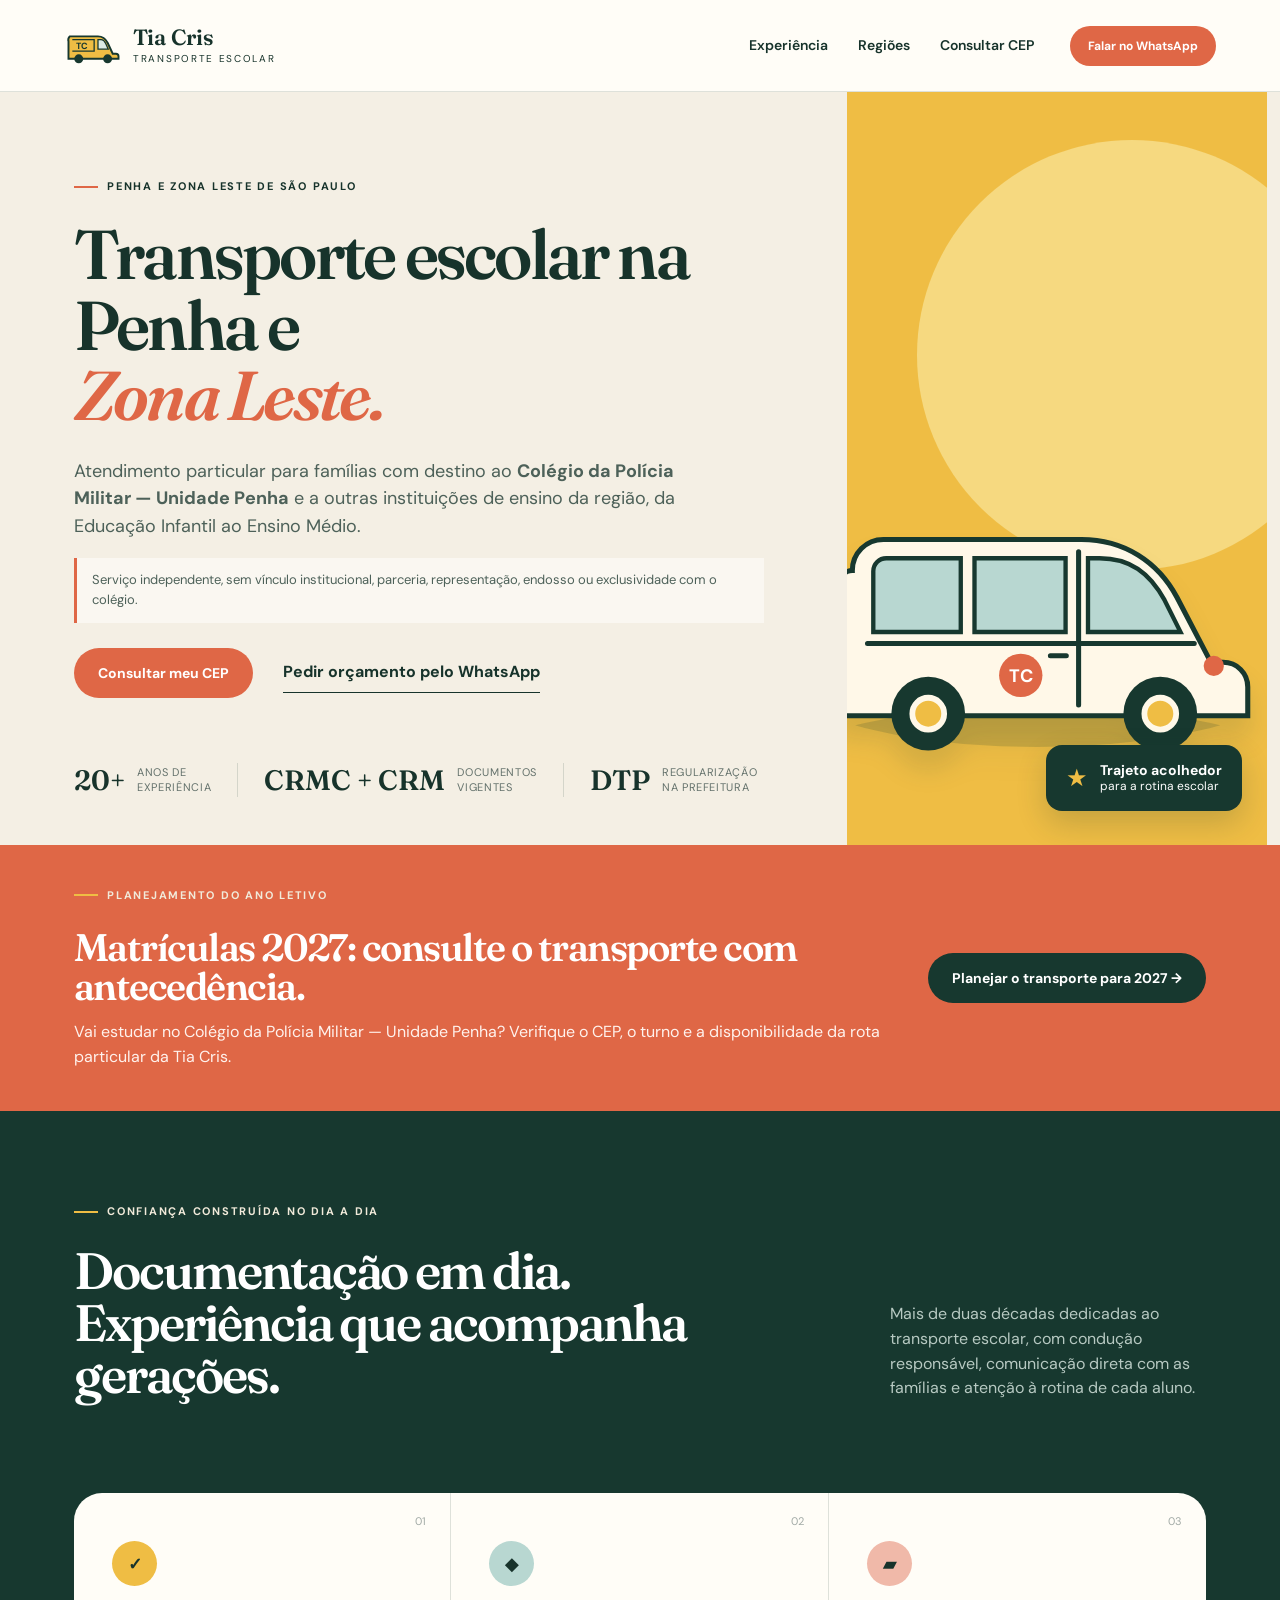
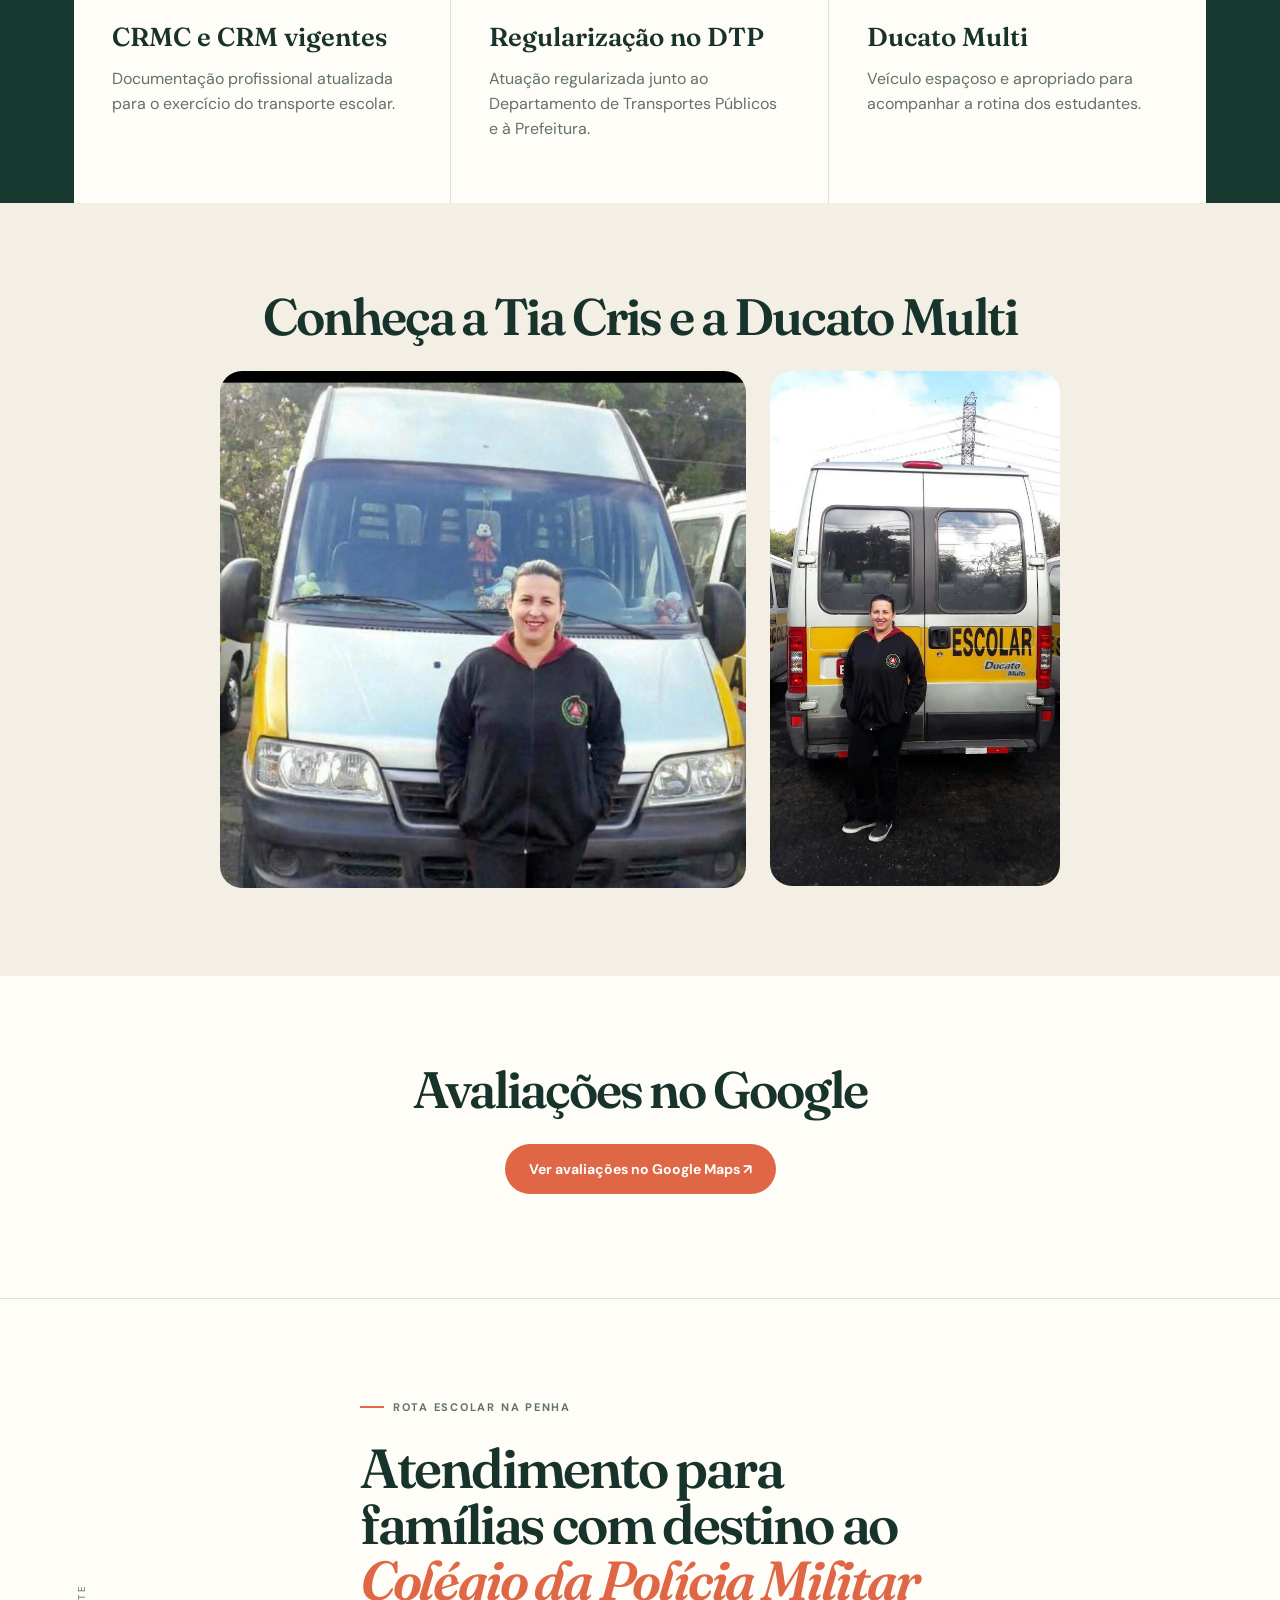
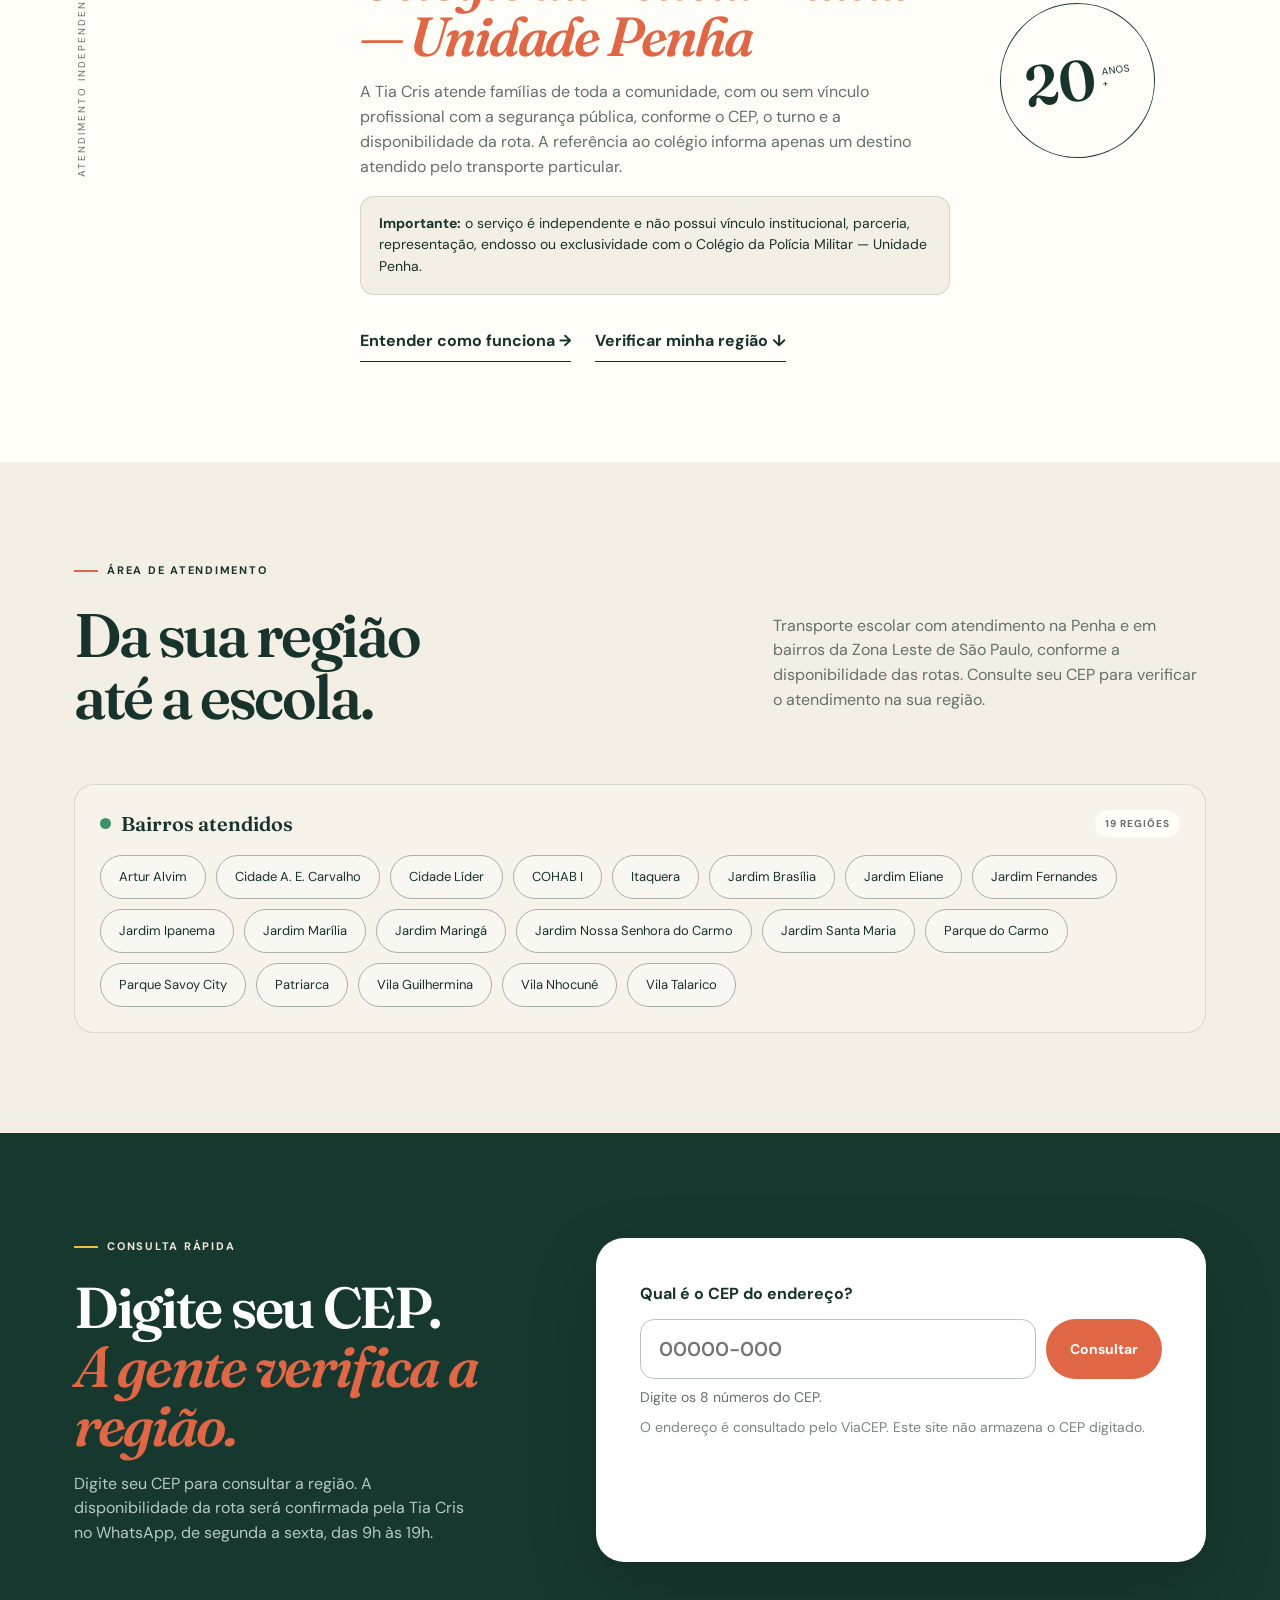
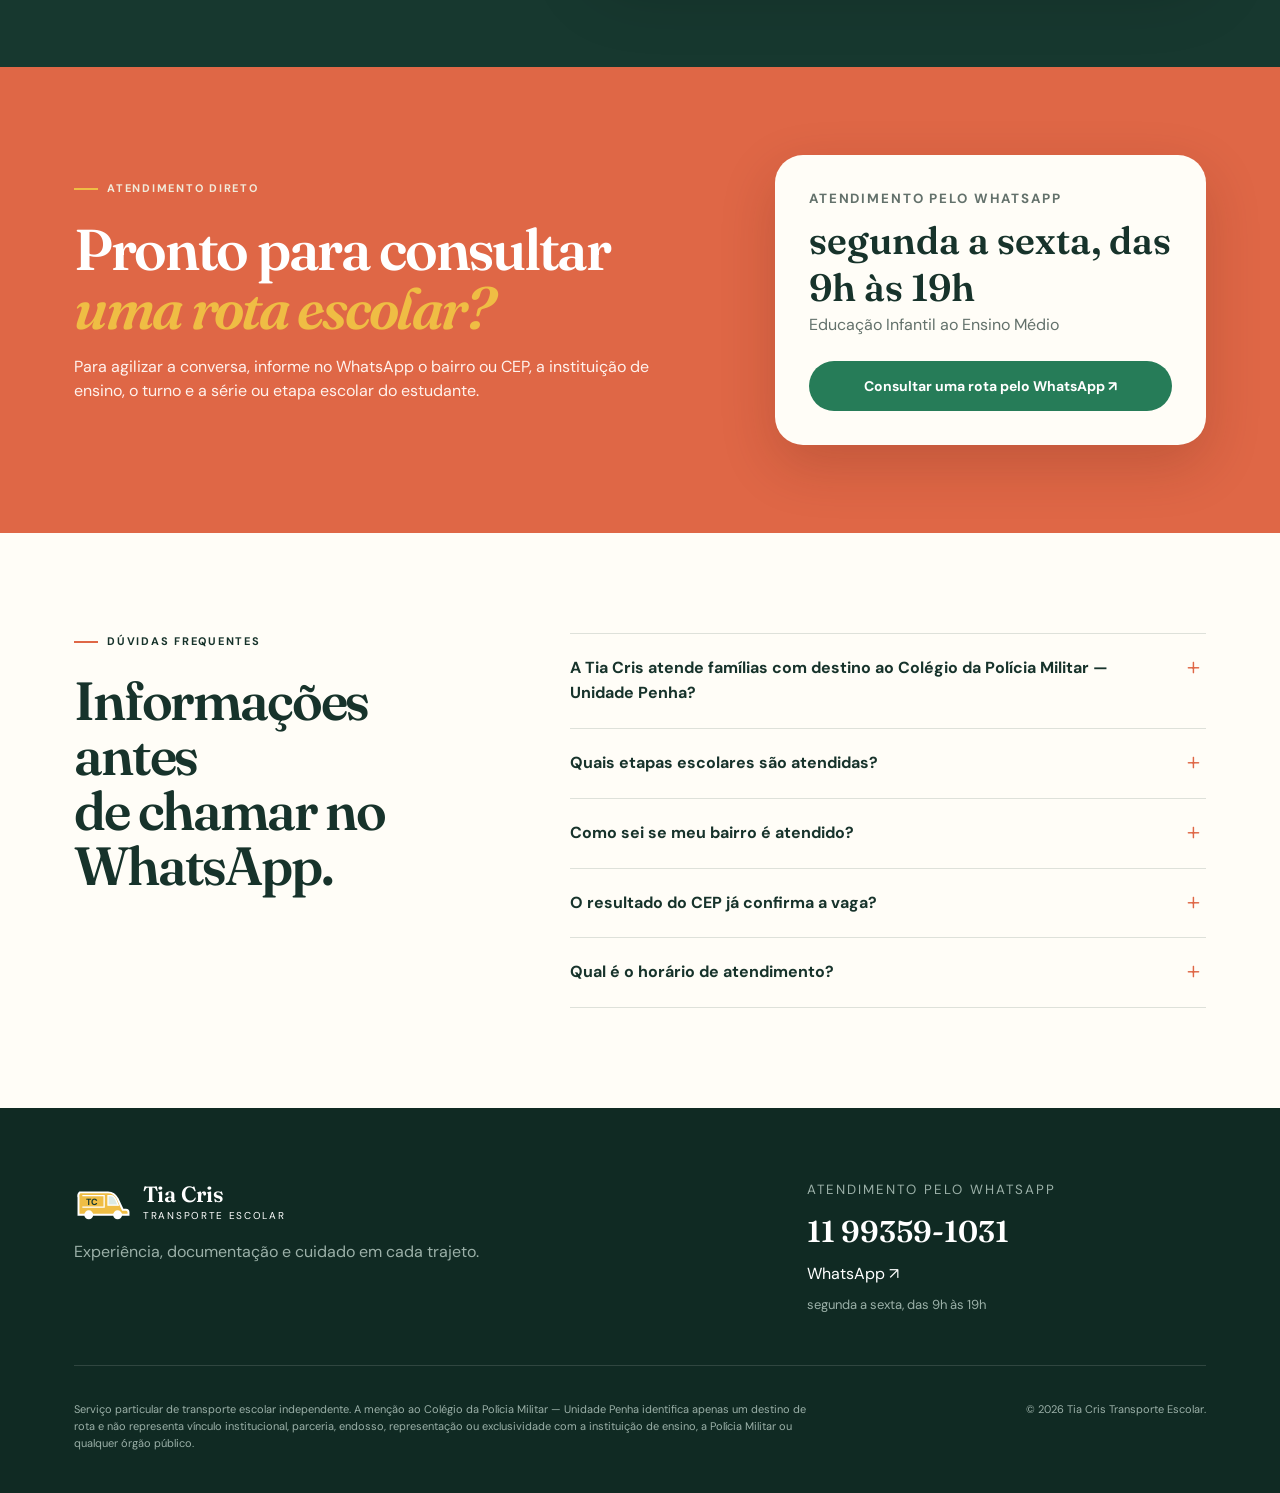
==== commit a92a56c0: "Incorporar carrossel de avaliações do Google no site" ====
--- a/index.html
+++ b/index.html
@@ -208,7 +208,9 @@
 
 <section class="google-reviews" id="avaliacoes" aria-labelledby="avaliacoes-titulo">
   <h2 id="avaliacoes-titulo">Avaliações no Google</h2>
-  <a class="button" href="https://www.google.com/maps/search/?api=1&amp;query=Tia%20Cris%20Transporte%20Escolar&amp;query_place_id=ChIJvSJ5rO1VhQ4RYe57DBgRFHE" target="_blank" rel="noopener">Ver avaliações no Google Maps ↗</a>
+  <div class="elfsight-app-859f0b9a-c9e7-4d78-9090-1a0af9e92867" data-elfsight-app-lazy></div>
+  <script src="https://elfsightcdn.com/platform.js" async></script>
+  <p><a class="button" href="https://www.google.com/maps/search/?api=1&amp;query=Tia%20Cris%20Transporte%20Escolar&amp;query_place_id=ChIJvSJ5rO1VhQ4RYe57DBgRFHE" target="_blank" rel="noopener">Ver avaliações no Google Maps ↗</a></p>
 </section>
 
 <section class="school">
